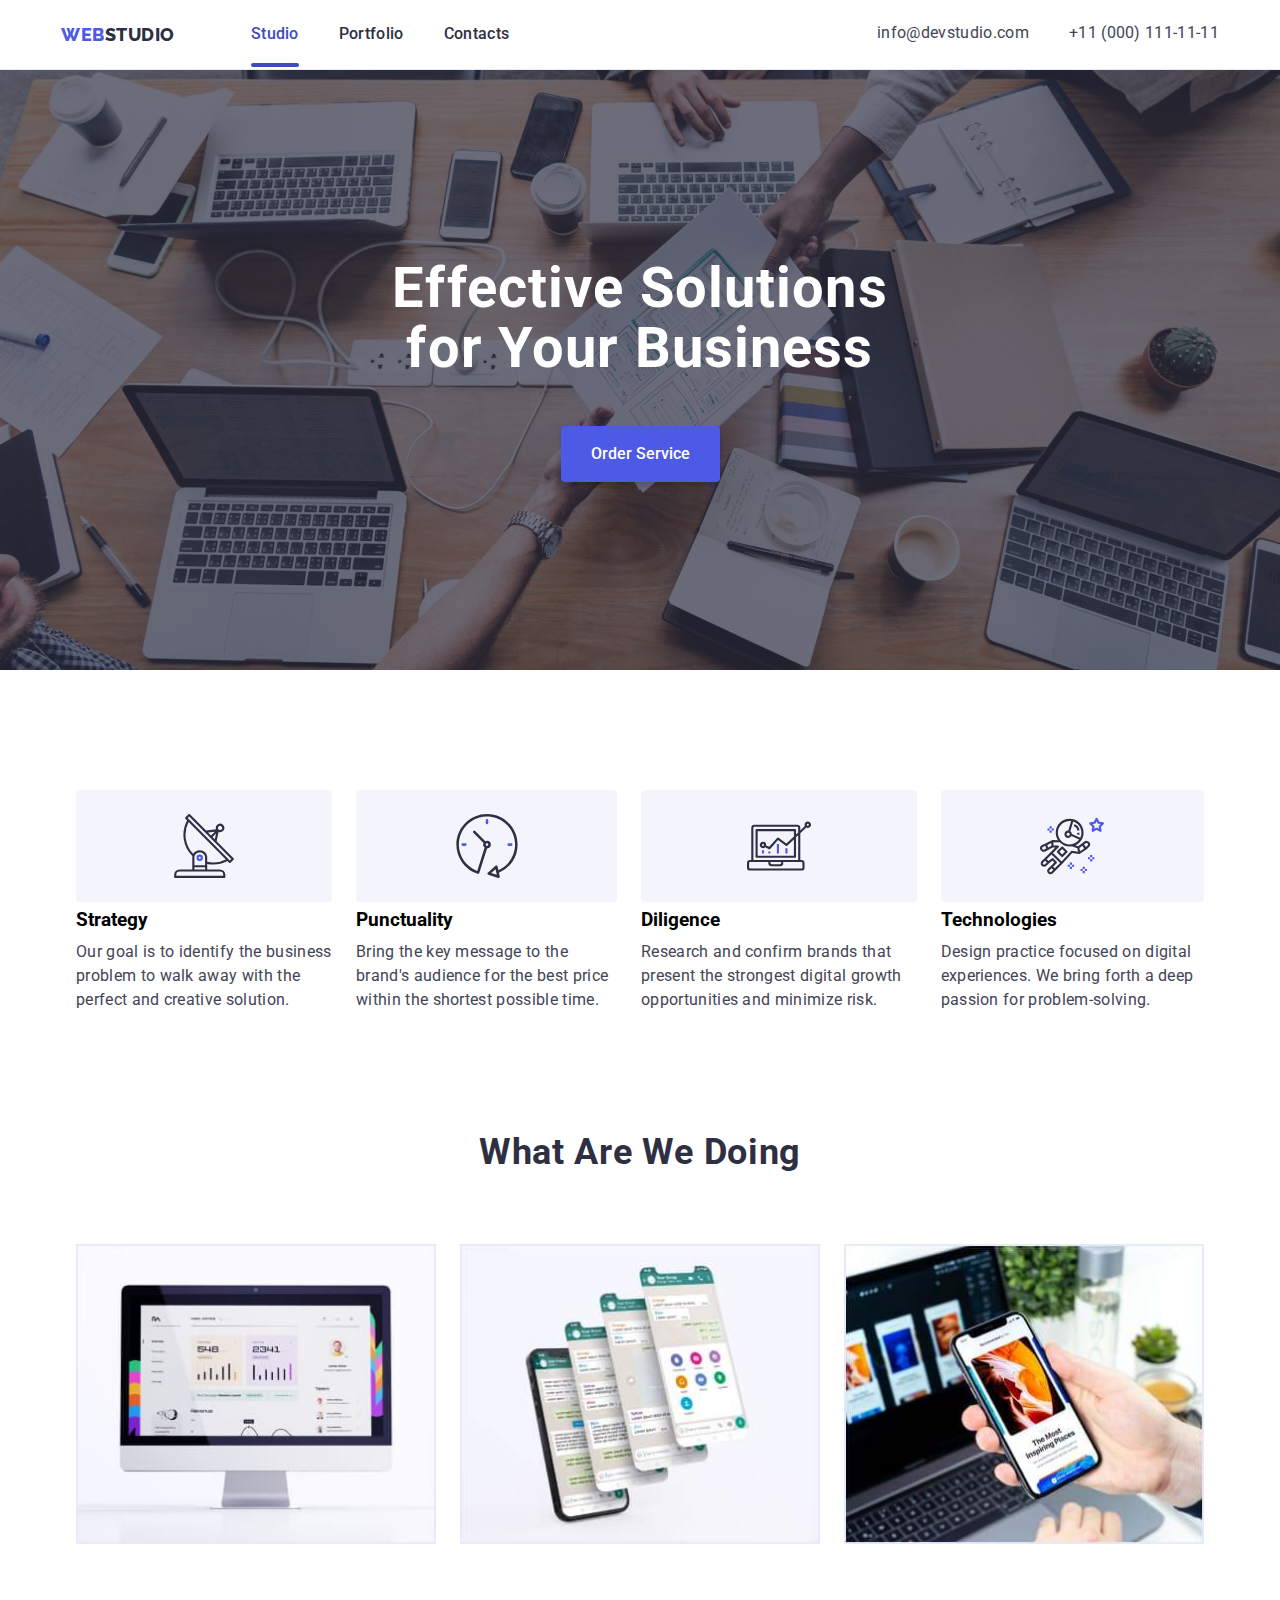
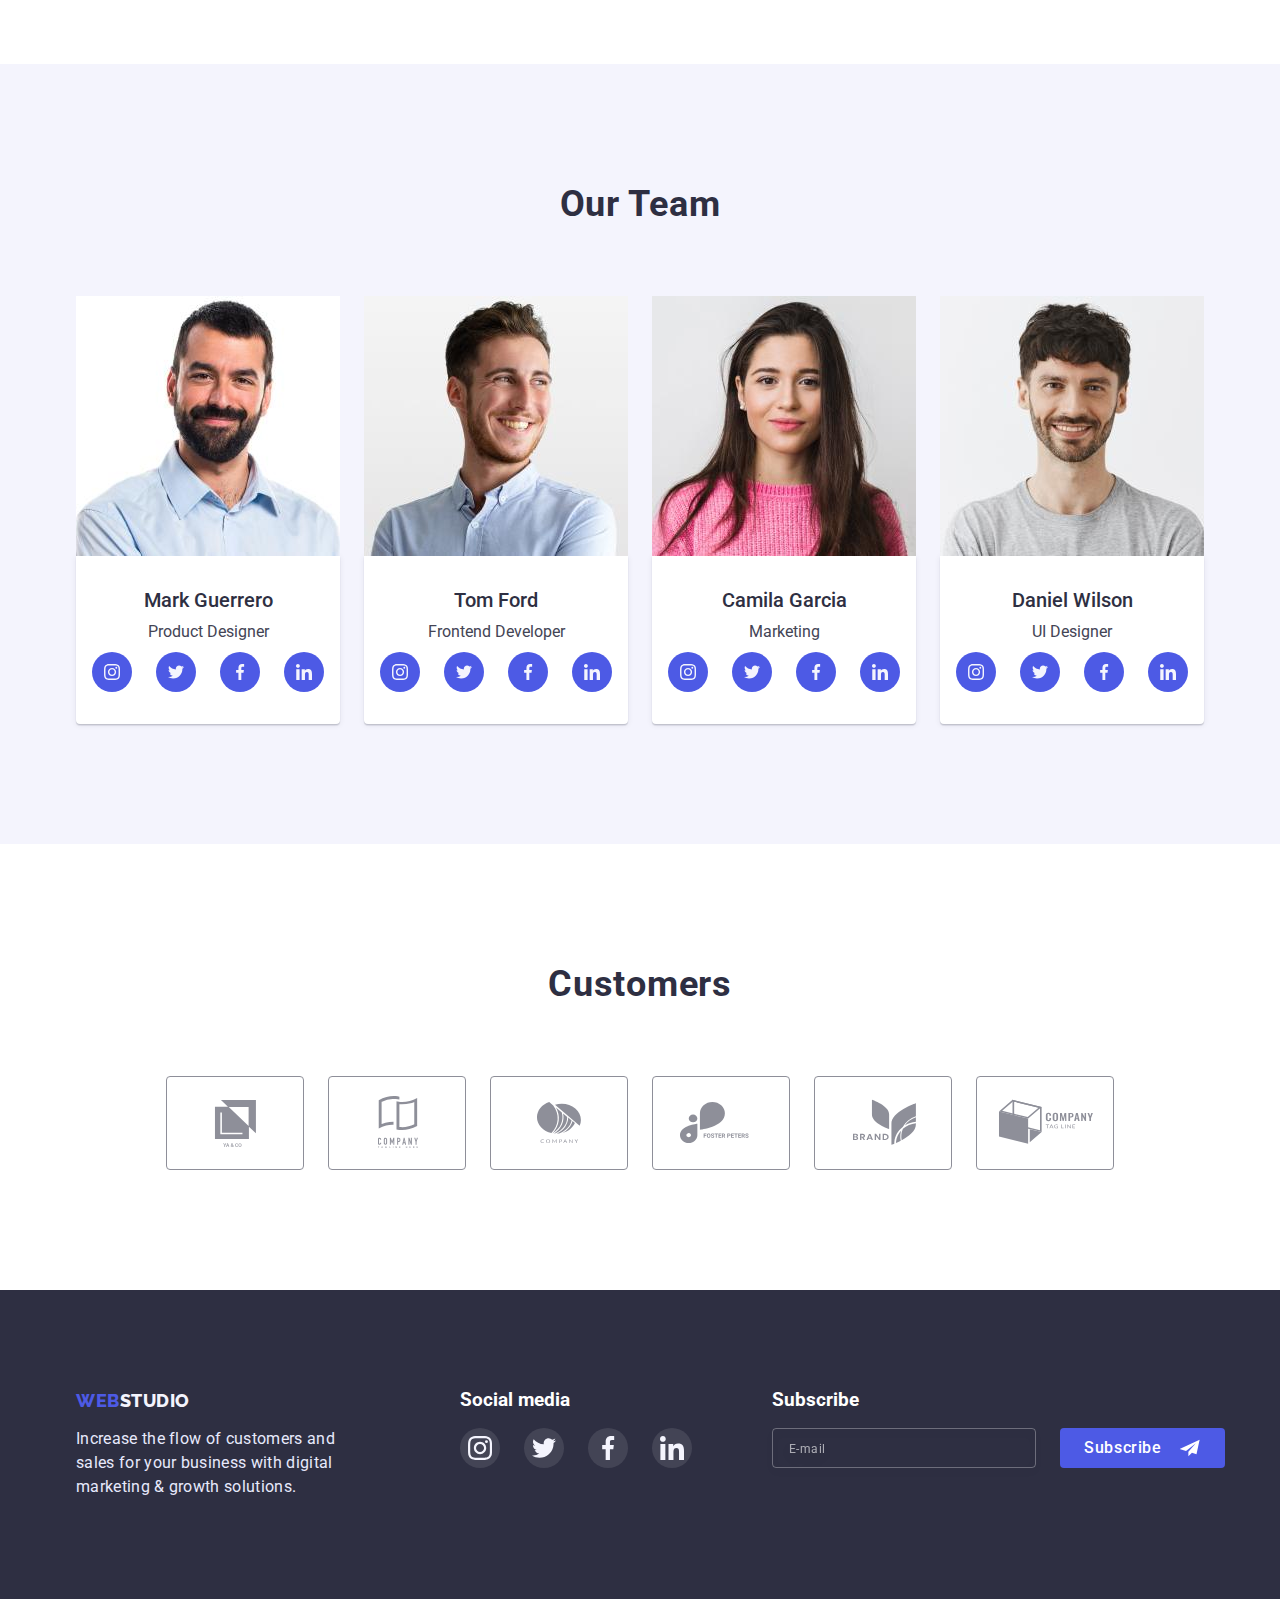
==== index.html @ 49dd55a7 "hw6" ====
<!DOCTYPE html>
<html lang="en">

<head>
  <meta charset="UTF-8" />
  <meta http-equiv="X-UA-Compatible" content="IE=edge" />
  <meta name="viewport" content="width=device-width, initial-scale=1.0" />
  <title>WebStudio</title>
  <link type="text/css" rel="preconnect" href="https://fonts.gstatic.com" crossorigin />
  <link type="text/css" rel="stylesheet" href="./css/styles.css" />
</head>

<body>
  <!--Top line-->
  <header>
    <div class="container" id="header-container">
      <!-- Main navigation -->
      <nav>
        <a class="design-logo" href="./index.html">Web<span class="desing-logo-part">Studio</span></a>
        <ul class="main-nav-buttons">
          <li><a class="links current" href="./index.html">Studio</a></li>
          <li class="portfolio">
            <a class="links" href="./portfolio.html">Portfolio</a>
          </li>
          <li><a class="links" href="./contacts.html">Contacts</a></li>
        </ul>
      </nav>
      <address>
        <ul class="contacts">
          <li class="mail">
            <a class="links" href=" mailto:info@devstudio.com">info@devstudio.com</a>
          </li>
          <li class="tel">
            <a class="links" href="tel:+110001111111">+11 (000) 111-11-11</a>
          </li>
        </ul>
      </address>
      <!-- Contacts -->

    </div>
  </header>
  <!-- Main content-->
  <!--section1-->
  <main>
    <section class="section1">
      <div class="container">
        <h1>Effective Solutions for Your Business</h1>
        <button class="order-button" data-modal-open type="button">Order Service</button>
      </div>

    </section>
    <!--section2-->
    <section id="section2">
      <div class="container">
        <h2 class="visually-hidden">Our Advantages</h2>
        <ul class="adv-list">
          <li>
            <div class="icon-item">
              <svg height="64" width="64">
                <use href="./images/icons.svg#icon-antenna-1"></use>
              </svg>
            </div>
            <h3 class="adv-headings">Strategy</h3>
            <p class="avd-inf">
              Our goal is to identify the business problem to walk away with the
              perfect and creative solution.
            </p>
          </li>
          <li>
            <div class="icon-item">
              <svg height="64" width="64">
                <use href="./images/icons.svg#icon-clock-1"></use>
              </svg>
            </div>
            <h3 class="adv-headings">Punctuality</h3>
            <p class="avd-inf">
              Bring the key message to the brand's audience for the best price
              within the shortest possible time.
            </p>
          </li>
          <li>
            <div class="icon-item">
              <svg height="64" width="64">
                <use href="./images/icons.svg#icon-diagram-1"></use>
              </svg>
            </div>
            <h3 class="adv-headings">Diligence</h3>
            <p class="avd-inf">
              Research and confirm brands that present the strongest digital
              growth opportunities and minimize risk.
            </p>
          </li>
          <li>
            <div class="icon-item">
              <svg height="64" width="64">
                <use href="./images/icons.svg#icon-astronaut-1"></use>
              </svg>
            </div>
            <h3 class="adv-headings">Technologies</h3>
            <p class="avd-inf">
              Design practice focused on digital experiences. We bring forth a
              deep passion for problem-solving.
            </p>
          </li>
        </ul>
      </div>
    </section>
    <!--Services-->
    <!--section3-->
    <section id="section3">
      <div class="container">
        <h2 class="options-title">What are we doing</h2>
        <ul class="options-list">
          <li class="options-img">
            <img src="./images/scrn.jpg" alt="apps" width="360" />
          </li>
          <li class="options-img">
            <img src="./images/phone.jpg" alt="websites" width="360" />
          </li>
          <li class="options-img">
            <img src="./images/phonescrn.jpg" alt="social media" width="360" />
          </li>
        </ul>
      </div>
    </section>
    <!--Our team-->
    <!--section4-->
    <section id="team-members-section">
      <div class="container">
        <h2>Our Team</h2>
        <ul class="team-members-list">
          <li>
            <img src="./images/teammemb2.jpg" alt="Mark Guerrero" width="264" />
            <div class="member">
              <h3 class="member-name">Mark Guerrero</h3>
              <p class="member-job">Product Designer</p>
              <ul class="social-links">
                <li><a class="social-link-item" href="#">
                    <svg width="16" height="16">
                      <use href="./images/icons.svg#icon-instagram-2">
                      </use>
                    </svg>
                  </a></li>
                <li><a class="social-link-item" href="#"><svg width="16" height="16">
                      <use href="./images/icons.svg#icon-twitter-1">
                      </use>
                    </svg></a></li>
                <li><a class="social-link-item" href="#"><svg width="16" height="16">
                      <use href="./images/icons.svg#icon-facebook-1">
                      </use>
                    </svg></a></li>
                <li><a class="social-link-item" href="#"><svg width="16" height="16">
                      <use href="./images/icons.svg#icon-linkedin-1">
                      </use>
                    </svg></a></li>
              </ul>
            </div>
          </li>
          <li>
            <img src="./images/teammemb1.jpg" alt="Tom Ford" width="264" />
            <div class="member">
              <h3 class="member-name">Tom Ford</h3>
              <p class="member-job">Frontend Developer</p>
              <ul class="social-links">
                <li><a class="social-link-item" href="#">
                    <svg width="16" height="16">
                      <use href="./images/icons.svg#icon-instagram-2">
                      </use>
                    </svg>
                  </a></li>
                <li><a class="social-link-item" href="#"><svg width="16" height="16">
                      <use href="./images/icons.svg#icon-twitter-1">
                      </use>
                    </svg></a></li>
                <li><a class="social-link-item" href="#"><svg width="16" height="16">
                      <use href="./images/icons.svg#icon-facebook-1">
                      </use>
                    </svg></a></li>
                <li><a class="social-link-item" href="#"><svg width="16" height="16">
                      <use href="./images/icons.svg#icon-linkedin-1">
                      </use>
                    </svg></a></li>
              </ul>
            </div>
          </li>
          <li>
            <img src="./images/teammemb.jpg" alt="Camila Garcia" width="264" />
            <div class="member">

              <h3 class="member-name">Camila Garcia</h3>
              <p class="member-job">Marketing</p>
              <ul class="social-links">
                <li><a class="social-link-item" href="#">
                    <svg width="16" height="16">
                      <use href="./images/icons.svg#icon-instagram-2">
                      </use>
                    </svg>
                  </a></li>
                <li><a class="social-link-item" href="#"><svg width="16" height="16">
                      <use href="./images/icons.svg#icon-twitter-1">
                      </use>
                    </svg></a></li>
                <li><a class="social-link-item" href="#"><svg width="16" height="16">
                      <use href="./images/icons.svg#icon-facebook-1">
                      </use>
                    </svg></a></li>
                <li><a class="social-link-item" href="#"><svg width="16" height="16">
                      <use href="./images/icons.svg#icon-linkedin-1">
                      </use>
                    </svg></a></li>
              </ul>
            </div>
          </li>
          <li>
            <img src="./images/teammeb3.jpg" alt="Daniel Wilson" width="264" />
            <div class="member">

              <h3 class="member-name">Daniel Wilson</h3>
              <p class="member-job">UI Designer</p>
              <ul class="social-links">
                <li><a class="social-link-item" href="#">
                    <svg width="16" height="16">
                      <use href="./images/icons.svg#icon-instagram-2">
                      </use>
                    </svg>
                  </a></li>
                <li><a class="social-link-item" href="#"><svg width="16" height="16">
                      <use href="./images/icons.svg#icon-twitter-1">
                      </use>
                    </svg></a></li>
                <li><a class="social-link-item" href="#"><svg width="16" height="16">
                      <use href="./images/icons.svg#icon-facebook-1">
                      </use>
                    </svg></a></li>
                <li><a class="social-link-item" href="#"><svg width="16" height="16">
                      <use href="./images/icons.svg#icon-linkedin-1">
                      </use>
                    </svg></a></li>
              </ul>
            </div>
          </li>
        </ul>
      </div>
    </section>
    <!--section5-->
    <section id="section5">
      <div class="container">
        <h2>Customers</h2>
        <ul class="customers-list">
          <li class="customer-item">
            <a class="customer-link" href="#"><svg class="customer-icon" height="56" width="104">
                <use href="./images/icons.svg#icon-Logo"></use>
              </svg></a>
          </li>
          <li class="customer-item">
            <a class="customer-link" href="#"><svg class="customer-icon" height="56" width="104">
                <use href="./images/icons.svg#icon-Logo-1"></use>
              </svg></a>
          </li>
          <li class="customer-item">
            <a class="customer-link" href="#"><svg class="customer-icon" height="56" width="104">
                <use href="./images/icons.svg#icon-Logo-2"></use>
              </svg></a>
          </li>
          <li class="customer-item">
            <a class="customer-link" href="#"><svg class="customer-icon" height="56" width="104">
                <use href="./images/icons.svg#icon-Logo-3"></use>
              </svg></a>
          </li>
          <li class="customer-item">
            <a class="customer-link" href="#"><svg class="customer-icon" height="56" width="104">
                <use href="./images/icons.svg#icon-Logo-4"></use>
              </svg></a>
          </li>
          <li class="customer-item">
            <a class="customer-link" href="#"><svg class="customer-icon" height="56" width="104">
                <use href="./images/icons.svg#icon-Logo-5"></use>
              </svg></a>
          </li>

        </ul>
      </div>
    </section>
  </main>
  <!--Footer-->
  <footer>
    <div class="container">
      <div class="footer-info">
        <a class="design-logo" href="./index.html">Web<span class="desing-logo-part2">Studio</span></a>
        <p class="footer-goal">
          Increase the flow of customers and sales for your business with digital
          marketing & growth solutions.
        </p>
      </div>
      <div class="footer-social-links">
        <h3 class="social-title">Social media</h3>
        <ul class="social-links">
          <li><a class="social-link-item" href="#">
              <svg width="24" height="24">
                <use href="./images/icons.svg#icon-instagram-2">
                </use>
              </svg>
            </a></li>
          <li><a class="social-link-item" href="#"><svg width="24" height="24">
                <use href="./images/icons.svg#icon-twitter-1">
                </use>
              </svg></a></li>
          <li><a class="social-link-item" href="#"><svg width="24" height="24">
                <use href="./images/icons.svg#icon-facebook-1">
                </use>
              </svg></a></li>
          <li><a class="social-link-item" href="#"><svg width="24" height="24">
                <use href="./images/icons.svg#icon-linkedin-1">
                </use>
              </svg></a></li>
        </ul>
      </div>

      <div class="subscribe-footer-container">
        <h3 class="footer-subscribe-title">Subscribe</h3>
        <form class="footer-form">
          <label class="footer-form-label" for="e-mail">
            <input class="footer-form-input" type="email" name="email" required placeholder="E-mail">
          </label>
          <button class="subscribe-button" type="submit">Subscribe
            <svg id="footer-form-input-icon" width="24" height="20">
              <use href="./images/subscribeicons.svg#telegram"></use>
            </svg> </button>
      </div>
      </form>
    </div>
  </footer>
  <!--Modal-->
  <div class="backdrop is-hidden" data-modal>

    <div class="modal">
      <button class="close-button" data-modal-close type="button"><svg width="8" height="8">
          <use href="./images/socialicons.svg#close-black-18dp-2-1">
          </use>
        </svg></button>
      <!--Modal content-->
      <div class="modal-content">
        <h4 class="modal-title">Leave your contacts and we will call you back</h4>
        <form class="modal-form">
          <label class="form-field" for="name">Name
            <div class="input-container">
              <input class="modal-form-input" type="text" id="name" name="name" required pattern="[a-zA-Zа-яА-Я]+"
                minlength="2">
              <svg class="modal-form-input-icon" width="12" height="12">
                <use href="./images/subscribeicons.svg#name"></use>
              </svg>
            </div>
          </label>
          <label class="form-field" for="phone">Phone
            <div class="input-container">
              <input class="modal-form-input" type="text" id="phone" name="phone" required
                pattern="[0-9]{3}-[0-9]{3}-[0-9]{2}-[0-9]{2}" title="xxx-xxx-xx-xx">
              <svg class="modal-form-input-icon" width="13" height="13">
                <use href="./images/subscribeicons.svg#phone"></use>
              </svg>
            </div>
          </label>
          <label class="form-field" for="email">Email
            <div class="input-container">
              <input class="modal-form-input" type="email" id="email" name="email">
              <svg class="modal-form-input-icon" width="15" height="12">
                <use href="./images/subscribeicons.svg#message"></use>
              </svg>
            </div>
          </label>
          <div class="input-container">
            <label class="form-field textarea-field" for="comment">Comment
              <textarea class="modal-message" id="comment" name="comment" placeholder="Text input"></textarea></label>

          </div>

          <label for="user-policy" class="modal-form-check-description">
            <input id="user-policy" type="checkbox" name="user-policy" class="modal-check visually-hidden" required />
            <span class="checkmark">
              <svg class="modal-checkbox-icon" width="10" height="8">
                <use href="./images/accept.svg#accept"></use>
              </svg>
            </span>
            I accept the terms and conditions of the &nbsp;<a class="form-check-description-link" href="">Privacy
              Policy</a>
          </label>

          <button class="submit-button">Send</button>

        </form>
      </div>
    </div>

  </div>
  <script src="./js/modal.js"></script>
</body>

</html>
---- css/styles.css ----
@import url("https://fonts.googleapis.com/css2?family=Roboto:wght@400;500;700&display=swap");
@import url("https://fonts.googleapis.com/css2?family=Raleway:wght@800&display=swap");
@import url("https://cdnjs.cloudflare.com/ajax/libs/modern-normalize/1.1.0/modern-normalize.min.css");
* {
  box-sizing: border-box;
}
:root {
  --primary-brand: #4d5ae5;
  --dark: #2e2f42;
  --light: #f4f4fd;
  --light-state: #8e8f99;
  --text: #434455;
  --accent: #e7e9fc;
  --pressed-state: #404bbf;
  --subtle-text: #8e8f99;
  --success: #31d0aa;
  --modal-background: #fcfcfc;
  --privacy-policy: #757575;
  --transition-dur-and-func: 250ms cubic-bezier(0.4, 0, 0.2, 1);
}
body {
  background-color: white;
  margin: 0;
  font-family: "Roboto";
}
ul {
  margin: 0;
  padding: 0;
}
img {
  display: block;
  max-width: 100%;
  height: auto;
}
p,
h1,
h2,
h3,
h4,
h5,
h6 {
  margin: 0;
}
/*header*/
.container {
  width: 100%;
  max-width: 1158px;
  padding: 0 15px;
  margin: 0 auto;
}
#header-container {
  display: flex;
  justify-content: space-between;
  padding: 24px 0;
}
header {
  width: 100%;
  display: flex;
  align-items: center;

  border-bottom: 1px solid var(--accent);
}

/*navigation*/

nav {
  display: flex;
  align-items: center;
  justify-content: space-around;
}
.design-logo {
  font-family: "Raleway";
  margin-right: 76px;
  text-transform: uppercase;
  text-decoration: none;
  font-weight: 800;
  font-size: 18px;
  line-height: 21px;
  display: flex;
  align-items: center;
  letter-spacing: 0.03em;
  color: var(--primary-brand);
}

.desing-logo-part {
  text-decoration: none;
  display: flex;
  align-items: center;
  color: var(--dark);
}
.desing-logo-part2 {
  text-decoration: none;
  display: flex;
  align-items: center;
  color: var(--light);
}
.main-nav-buttons {
  display: flex;
  font-family: "Roboto";
  font-weight: 500;
  font-size: 16px;
  letter-spacing: 0.02em;
  list-style-type: none;
  cursor: pointer;
  flex-grow: 1;
  gap: 40px;
}

.main-nav-buttons .links {
  color: var(--dark);
}
.main-nav-buttons .links:active {
  color: var(--pressed-state);
  text-decoration: underline var(--pressed-state);
}

.links {
  position: relative;
  text-decoration-line: none;
  padding: 24px 0;
  transition: color var(--transition-dur-and-func);
}
.links.current {
  color: var(--pressed-state);
}
.links.current::after {
  display: block;
  position: absolute;
  width: 100%;
  height: 4px;
  background: currentColor;
  border-radius: 2px;
  bottom: 0;

  content: "";
}
.links:hover,
.links:focus {
  color: var(--pressed-state);
}
/*contacts*/
.contacts {
  font-size: 16px;
  letter-spacing: 0.02em;
  align-items: center;
  display: flex;
  list-style-type: none;
}

.contacts .mail {
  margin-right: 40px;
}
.contacts a {
  font-style: normal;
  color: var(--text);
}
.contacts a:active {
  color: var(--pressed-state);
}
/*section*/
.section1 {
  display: flex;
  padding: 188px 0;
  align-items: center;
  justify-content: center;
  flex-direction: column;
  background-repeat: no-repeat;
  background-image: linear-gradient(
      0deg,
      rgba(46, 47, 66, 0.7),
      rgba(46, 47, 66, 0.7)
    ),
    url(../images/peopleoffice.jpg);
  background-position: center;
  background-size: 1440px, auto;
}
h1 {
  font-weight: 700;
  font-size: 56px;
  line-height: 60px;
  text-align: center;
  letter-spacing: 0.02em;
  color: white;
  margin: 0 auto 48px auto;
  width: 496px;
}
.order-button {
  width: 159px;
  height: 56px;
  font-family: "Roboto";
  margin: auto;
  font-weight: 500;
  font-size: 16px;
  display: flex;
  background-color: var(--primary-brand);
  box-shadow: 0px 4px 4px rgba(0, 0, 0, 0.15);
  cursor: pointer;
  border-radius: 4px;
  align-items: center;
  justify-content: center;
  color: white;
  padding: 0;
  border: 0;
  transition: background-color var(--transition-dur-and-func);
}
.order-button:hover,
.order-button:focus {
  background-color: var(--pressed-state);
}
.visually-hidden {
  position: absolute;
  width: 1px;
  height: 1px;
  margin: -1px;
  border: 0;
  padding: 0;
  white-space: nowrap;
  clip-path: inset(100%);
  clip: rect(0 0 0 0);
  overflow: hidden;
}
/*section2*/
#section2 {
  padding: 120px 0;
}
.adv-list {
  display: flex;
  list-style-type: none;
  justify-content: center;
  gap: 24px;
}
.icon-item {
  width: 100%;
  height: 112px;
  border: 1px solid var(--light);
  background-color: var(--light);
  border-radius: 4px;
  display: flex;
  justify-content: center;
  align-items: center;
  margin-bottom: 8px;
}
h2 {
  font-weight: 700;
  font-size: 36px;
  line-height: 40px;
  text-align: center;
  letter-spacing: 0.02em;
  text-transform: capitalize;
  color: var(--dark);
}
.adv-headings {
  margin-bottom: 8px;
}
.avd-inf {
  font-size: 16px;
  line-height: 24px;
  letter-spacing: 0.02em;
  color: var(--text);
  padding: 0px;
  justify-content: ;
}

/*Services*/
/*section3*/
#section3 {
  padding-bottom: 120px;
}
h2 {
  text-transform: capitalize;
  text-align: center;
  margin-bottom: 72px;
}
.options-list {
  justify-content: center;
  gap: 24px;
  list-style-type: none;
  display: flex;
}
.options-img {
  box-sizing: border-box;
  background-blend-mode: soft-light, normal;
  border: 1px solid var(--accent);
}
/*Our team*/
/*section4*/
#team-members-section {
  padding: 120px 0;
  background-color: var(--light);
}
.team-members-list {
  justify-content: center;
  gap: 24px;
  list-style-type: none;
  display: flex;
  flex-wrap: wrap;
}
.member {
  padding: 32px 0;
  text-align: center;
  background: white;
  box-shadow: 0px 1px 6px rgba(46, 47, 66, 0.08),
    0px 1px 1px rgba(46, 47, 66, 0.16), 0px 2px 1px rgba(46, 47, 66, 0.08);
  border-radius: 0px 0px 4px 4px;
}
.member-name {
  font-weight: 500;
  font-size: 20px;
  line-height: 24px;
  color: var(--dark);
  margin-bottom: 8px;
}
.member-job {
  font-size: 16px;
  line-height: 24px;
  color: var(--text);
  margin-bottom: 8px;
}
.social-links {
  justify-content: center;
  gap: 24px;
  list-style-type: none;
  display: flex;
}
.social-link-item {
  display: flex;
  justify-content: center;
  align-items: center;
  background-color: var(--primary-brand);
  width: 40px;
  height: 40px;
  border-radius: 50%;
  transition: background-color var(--transition-dur-and-func);
}
.social-link-item:hover,
.social-link-item:focus {
  background-color: var(--pressed-state);
}
/*section5*/
#section5 {
  padding: 120px 0;
}
.customers-list {
  justify-content: center;
  gap: 24px;
  list-style-type: none;
  display: flex;
}
.customer-item {
  display: flex;

  justify-content: center;
  align-items: center;
  cursor: pointer;
}
.customer-link:hover,
.customer-link:focus {
  color: var(--pressed-state);
}
.customer-link {
  padding: 16px;
  fill: currentColor;
  color: var(--subtle-text);
  border: 1px solid currentColor;
  border-radius: 4px;
  transition-property: fill, color;
  transition-duration: 250ms;
  transition-timing-function: cubic-bezier(0.4, 0, 0.2, 1);
}
/*footer*/
footer {
  padding: 100px 0;
  background: var(--dark);
  align-items: center;
  display: flex;
}
.footer-goal {
  width: 264px;
  font-size: 16px;
  line-height: 24px;
  letter-spacing: 0.02em;
  color: var(--accent);
  margin-top: 16px;
}
footer .container {
  display: flex;
}
.social-title {
  color: white;
  margin-bottom: 16px;
}
footer .social-link-item {
  transition-property: background-color;
  transition-duration: 250ms;
  transition-timing-function: cubic-bezier(0.4, 0, 0.2, 1);
  background-color: rgba(255, 255, 255, 0.1);
}
footer .social-link-item:hover,
footer .social-link-item:focus {
  background-color: var(--success);
}
.footer-info {
  margin-right: 120px;
}
.footer-social-links {
  margin-right: 80px;
}
.footer-subscribe-title {
  margin-bottom: 16px;
  color: white;
  width: 100%;
}
.footer-form {
  display: flex;
  gap: 24px;
}
.footer-form-input {
  width: 100%;
  font-size: 14px;
  line-height: 1.57;
  letter-spacing: 0.02em;
  min-width: 264px;
  height: 40px;
  padding-left: 16px;
  color: #ffffff;
  border: 1px solid rgba(255, 255, 255, 0.3);
  border-radius: 4px;
  filter: drop-shadow(0px 4px 4px rgba(0, 0, 0, 0.15));
  background-color: transparent;
  transition: border-color var(--transition-dur-and-func);
}
.footer-form-input:focus {
  outline: none;
  border-color: white;
}
.footer-form-input::placeholder {
  font-size: 12px;
  line-height: 2;
  letter-spacing: 0.04em;
  color: rgba(255, 255, 255, 0.6);
}
.footer-form-input:not(:placeholder-shown):required:invalid {
  border-color: red;
}
.subscribe-button {
  width: 165px;
  height: 40px;
  display: flex;
  align-items: center;
  gap: 16px;
  padding: 8px 24px;
  font-family: "Roboto", sans-serif;
  font-weight: 500;
  font-size: 16px;
  line-height: 1.5;
  letter-spacing: 0.04em;
  background: var(--primary-brand);
  border: none;
  border-radius: 4px;
  color: white;
  transition: background-color var(--transition-dur-and-func);
  cursor: pointer;
  fill: white;
}
.subscribe-button:focus,
.subscribe-button:hover {
  background-color: var(--accent);
}

/*PORTFOLIO*/
#main-section {
  padding: 120px 0;
}
.panel-buttons {
  list-style-type: none;
  justify-content: center;
  display: flex;
  flex-direction: row;
  align-items: flex-start;
  padding: 0px;
  gap: 24px;
  margin-bottom: 72px;
}
.optins-button {
  padding: 12px 24px;
  height: 48px;
  background: var(--light);
  border: 1px solid var(--accent);
  border-radius: 4px;
  /*text button*/
  font-family: "Roboto";

  font-weight: 500;
  font-size: 16px;
  line-height: 24px;
  display: flex;
  align-items: center;
  text-align: center;
  letter-spacing: 0.04em;
  color: var(--primary-brand);
  cursor: pointer;
  transition-property: background-color, color, box-shadow;
  transition-duration: 250ms;
  transition-timing-function: cubic-bezier(0.4, 0, 0.2, 1);
}
.optins-button:hover,
.optins-button:focus {
  background-color: var(--pressed-state);
  color: white;
  box-shadow: 0px 4px 4px rgba(0, 0, 0, 0.15);
}

.work-examples {
  justify-content: center;
  row-gap: 48px;
  column-gap: 24px;
  list-style-type: none;
  display: flex;
  flex-wrap: wrap;
}
.work-item {
  flex-basis: calc((100% - 52px) / 3);
  background: white;
}
.work-item a {
  cursor: pointer;
  transition: box-shadow var(--transition-dur-and-func);
}
.work-item a:hover,
.work-item a:focus {
  box-shadow: 0px 1px 6px rgba(46, 47, 66, 0.08),
    0px 1px 1px rgba(46, 47, 66, 0.16), 0px 2px 1px rgba(46, 47, 66, 0.08);
}
.work-item-title {
  font-weight: 500;
  font-size: 20px;
  line-height: 24px;
  letter-spacing: 0.02em;
  color: var(--dark);
  margin-bottom: 8px;
}
.work-item-sphere {
  font-size: 16px;
  line-height: 24px;
  letter-spacing: 0.02em;
  color: var(--text);
}
.work-description {
  padding: 32px 0 32px 16px;
  border: 1px solid var(--accent);
  border-width: 0 1px 1px 1px;
}
.product-description {
  position: relative;
  overflow: hidden;
}
.overlay {
  position: absolute;
  background-color: var(--primary-brand);
  width: 100%;
  height: 100%;
  top: 0;
  left: 0;
  padding: 40px 32px;
  font-size: 16px;
  line-height: 24px;
  letter-spacing: 0.02em;
  color: var(--light);
  transform: translateY(100%);
  opacity: 0;
  transition-property: transform, opacity;
  transition-duration: 250ms;
  transition-timing-function: cubic-bezier(0.4, 0, 0.2, 1);
}
.work-item a:hover .overlay,
.work-item a:focus .overlay {
  transform: translateY(0%);
  opacity: 1;
}
/*Modal*/
.backdrop {
  position: fixed;
  display: flex;
  justify-content: center;
  align-items: center;
  padding: 20px 0;
  top: 0;
  left: 0;
  height: 100%;
  width: 100%;
  background-color: rgba(46, 47, 66, 0.4);
  opacity: 1;
  transition-property: opacity;
  transition-duration: 250ms;
  transition-timing-function: cubic-bezier(0.4, 0, 0.2, 1);
}
.backdrop.is-hidden {
  opacity: 0;
  visibility: hidden;
  pointer-events: none;
}
.modal {
  padding: 72px 24px 24px 24px;
  position: relative;
  width: 100%;
  height: 100%;
  max-width: 408px;
  max-height: 576px;
  background-color: var(--modal-background);
  box-shadow: 0px 1px 1px rgba(0, 0, 0, 0.14), 0px 1px 3px rgba(0, 0, 0, 0.12),
    0px 2px 1px rgba(0, 0, 0, 0.2);
  border-radius: 4px;
}

.close-button {
  display: flex;
  justify-content: center;
  align-items: center;
  padding: 0;
  position: absolute;
  top: 24px;
  right: 24px;
  width: 24px;
  height: 24px;
  background-color: var(--accent);
  color: #000;
  border: 1px solid rgba(0, 0, 0, 0.1);
  border-radius: 50%;
  margin: 0;
  transition-property: color, background-color;
  transition-duration: 250ms;
  transition-timing-function: cubic-bezier(0.4, 0, 0.2, 1);
  cursor: pointer;
}
.close-button:hover,
.close-button:focus {
  background-color: var(--pressed-state);
  color: white;
}
.close-button:hover svg,
.close-button:focus svg {
  fill: white;
}
/*--------------Modal Content-----------------------------*/

.modal-title {
  font-weight: 500;
  font-size: 16px;
  line-height: 1.5;
  letter-spacing: 0.02em;
  text-align: center;
  margin-bottom: 16px;
  color: var(--dark);
}
.modal-form {
  display: flex;
  flex-direction: column;
  font-weight: 400;
  font-size: 12px;
  line-height: 1.17;
  letter-spacing: 0.04em;
}
.form-field {
  margin-bottom: 8px;
  color: var(--light-state);
}
.input-container {
  position: relative;
  justify-content: center;
  align-items: center;
  margin-top: 4px;
}
.modal-form-input {
  width: 100%;
  height: 40px;
  padding-left: 38px;
  border: 1px solid rgba(33, 33, 33, 0.2);
  border-radius: 4px;
  transition: border-color var(--transition-dur-and-func);
}
.modal-form-input:focus {
  outline: none;
  border-color: var(--primary-brand);
}
.modal-form-input-icon {
  position: absolute;
  top: 50%;
  left: 16px;
  transform: translate(0, -50%);
  transition: fill var(--transition-dur-and-func);
}
.modal-form-input:focus + .modal-form-input-icon {
  fill: var(--primary-brand);
}
.modal-message {
  margin-top: 4px;
  resize: none;
  width: 100%;
  height: 120px;
  padding: 8px 16px;
  border: 1px solid rgba(33, 33, 33, 0.2);
  border-radius: 4px;
  transition: border-color var(--transition-dur-and-func);
}
.modal-message::placeholder {
  font-family: "Roboto";
  line-height: 1.17;
  letter-spacing: 0.04em;
  color: rgba(117, 117, 117, 0.5);
}
.modal-message:focus {
  outline: none;
  border-color: var(--primary-brand);
}
.modal-check:checked + .modal-form-check-description::before {
  background-image: url(../images/submit.svg);
  background-position: center;
  background-color: var(--accent);
  border-color: var(--accent);
}

.modal-check:focus + .modal-form-check-description::before {
  border-color: var(--primary-brand);
}

.modal-form-check-description {
  display: flex;
  align-items: center;
  margin-bottom: 24px;
  color: var(--privacy-policy);
  margin-top: 16px;
}

/* .modal-form-check-description::before {
  display: block;
  width: 16px;
  height: 16px;
  margin-right: 8px;
  border: 1.25px solid #2e2f42;
  border-radius: 2px;
  cursor: pointer;
  content: "";
} */

.form-check-description-link {
  color: #4d5ae5;
}

.form-check-description-link:focus {
  outline: 1px solid var(--primary-brand);
}

.submit-button {
  align-self: center;
  min-width: 169px;
  padding: 13px 32px;
  font-family: "Roboto", sans-serif;
  font-weight: 500;
  font-size: 16px;
  line-height: 1.5;
  letter-spacing: 0.04em;
  box-shadow: 0px 4px 4px rgba(0, 0, 0, 0.15);
  border: none;
  border-radius: 4px;
  color: white;
  background-color: var(--primary-brand);
  transition: background-color var(--transition-dur-and-func);
}
.submit-button:hover,
.submit-button:focus {
  background-color: var(--accent);
}
.checkmark {
  margin-right: 8px;
  display: flex;
  align-items: center;
  justify-content: center;
  height: 16px;
  width: 16px;
  border: 1px solid var(--dark);
  border-radius: 2px;
  cursor: pointer;
}
.modal-form-check-description:hover input ~ .checkmark {
  background-color: #ccc;
}
.modal-form-check-description input:checked ~ .checkmark {
  background-color: var(--pressed-state);
  border-color: var(--pressed-state);
}
.modal-checkbox-icon {
  fill: white;
  opacity: 0;
  transition: opacity var(--transition-dur-and-func);
}
.modal-form-check-description input:checked ~ .checkmark .modal-checkbox-icon {
  opacity: 1;
}
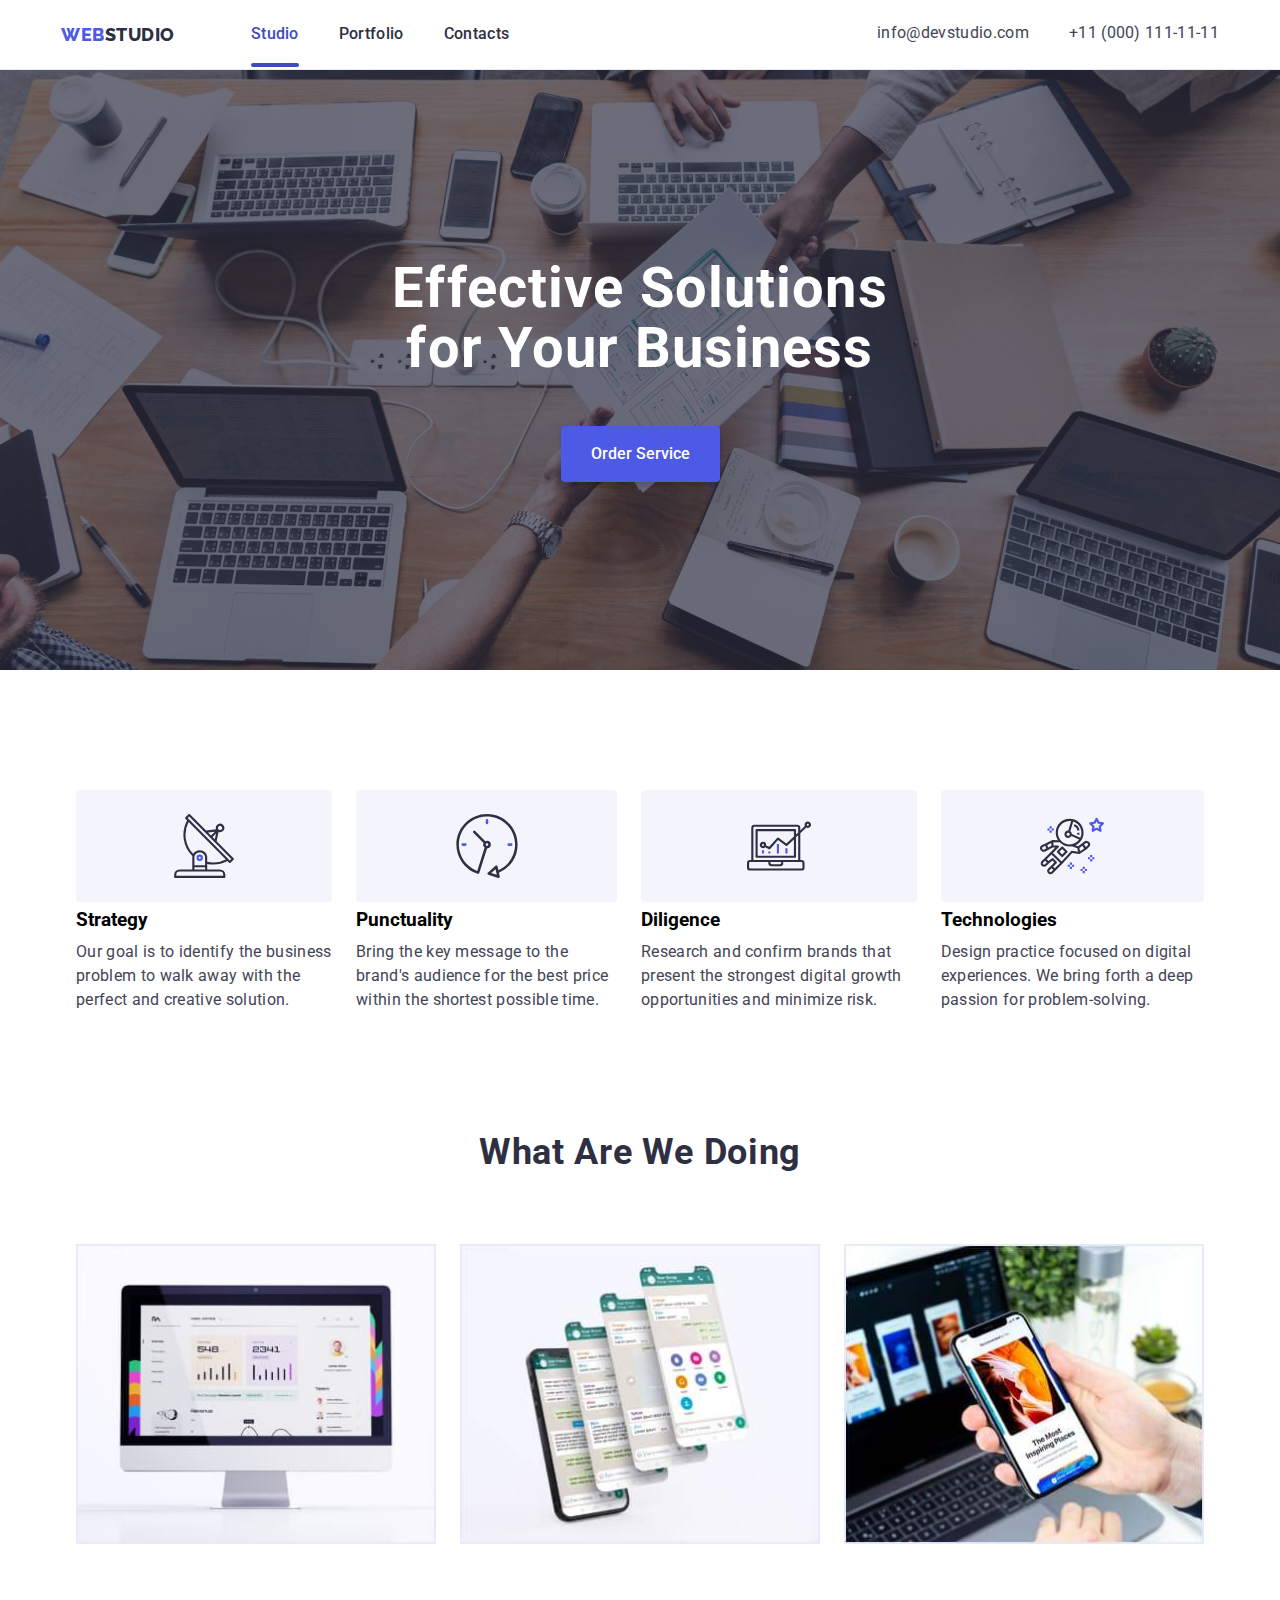
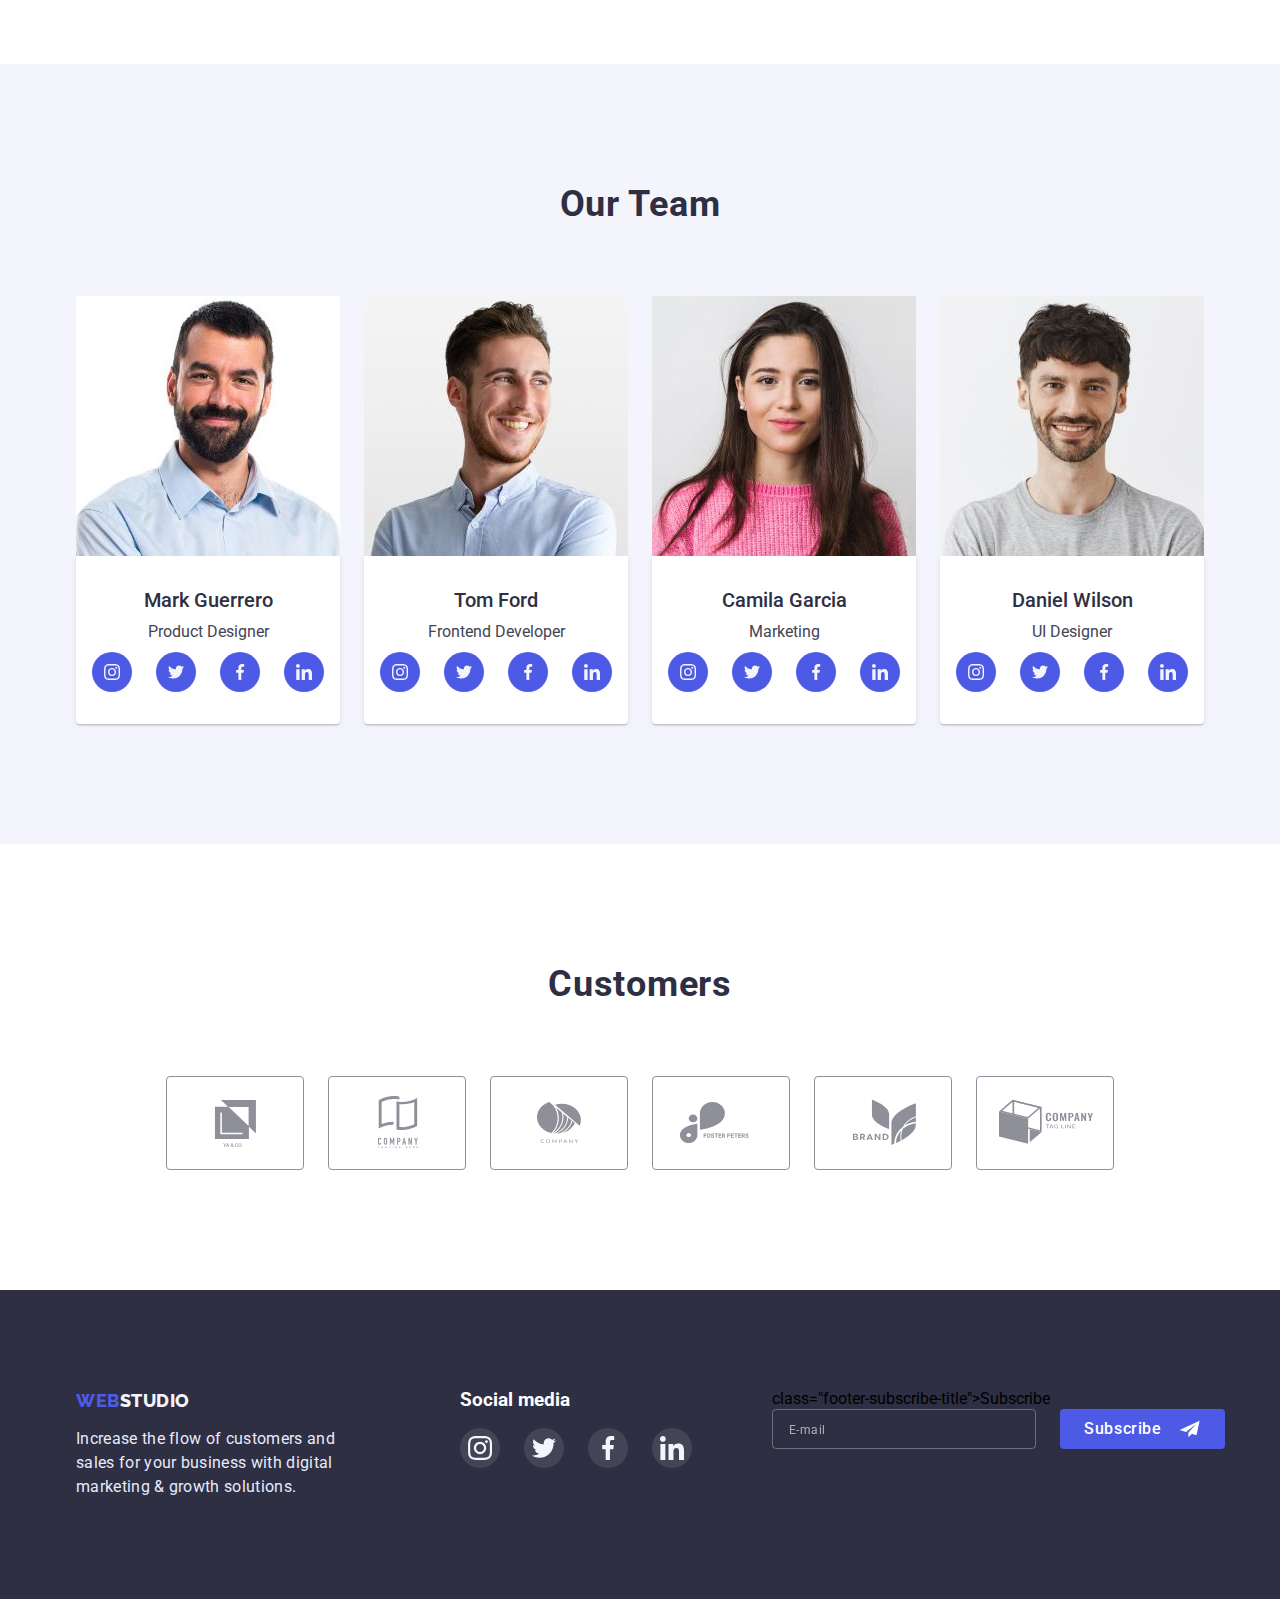
==== commit 23e771a0: "changes" ====
--- a/index.html
+++ b/index.html
@@ -317,7 +317,7 @@
       </div>
 
       <div class="subscribe-footer-container">
-        <h3 class="footer-subscribe-title">Subscribe</h3>
+        <p>class="footer-subscribe-title">Subscribe</p>
         <form class="footer-form">
           <label class="footer-form-label" for="e-mail">
             <input class="footer-form-input" type="email" name="email" required placeholder="E-mail">
@@ -340,34 +340,35 @@
         </svg></button>
       <!--Modal content-->
       <div class="modal-content">
-        <h4 class="modal-title">Leave your contacts and we will call you back</h4>
+        <p class="modal-title">Leave your contacts and we will call you back</p>
         <form class="modal-form">
-          <label class="form-field" for="name">Name
-            <div class="input-container">
+          <div class="input-container">
+            <label class="form-field" for="name">Name
               <input class="modal-form-input" type="text" id="name" name="name" required pattern="[a-zA-Zа-яА-Я]+"
                 minlength="2">
               <svg class="modal-form-input-icon" width="12" height="12">
                 <use href="./images/subscribeicons.svg#name"></use>
               </svg>
-            </div>
-          </label>
-          <label class="form-field" for="phone">Phone
-            <div class="input-container">
+            </label>
+          </div>
+          <div class="input-container">
+            <label class="form-field" for="phone">Phone
               <input class="modal-form-input" type="text" id="phone" name="phone" required
                 pattern="[0-9]{3}-[0-9]{3}-[0-9]{2}-[0-9]{2}" title="xxx-xxx-xx-xx">
               <svg class="modal-form-input-icon" width="13" height="13">
                 <use href="./images/subscribeicons.svg#phone"></use>
               </svg>
-            </div>
-          </label>
-          <label class="form-field" for="email">Email
-            <div class="input-container">
+
+            </label>
+          </div>
+          <div class="input-container">
+            <label class="form-field" for="email">Email
               <input class="modal-form-input" type="email" id="email" name="email">
               <svg class="modal-form-input-icon" width="15" height="12">
                 <use href="./images/subscribeicons.svg#message"></use>
               </svg>
-            </div>
-          </label>
+            </label>
+          </div>
           <div class="input-container">
             <label class="form-field textarea-field" for="comment">Comment
               <textarea class="modal-message" id="comment" name="comment" placeholder="Text input"></textarea></label>
--- a/css/styles.css
+++ b/css/styles.css
@@ -603,9 +603,9 @@
   padding: 72px 24px 24px 24px;
   position: relative;
   width: 100%;
-  height: 100%;
+  height: 80%;
   max-width: 408px;
-  max-height: 576px;
+  min-height: 576px;
   background-color: var(--modal-background);
   box-shadow: 0px 1px 1px rgba(0, 0, 0, 0.14), 0px 1px 3px rgba(0, 0, 0, 0.12),
     0px 2px 1px rgba(0, 0, 0, 0.2);
@@ -684,7 +684,7 @@
 }
 .modal-form-input-icon {
   position: absolute;
-  top: 50%;
+  top: 65%;
   left: 16px;
   transform: translate(0, -50%);
   transition: fill var(--transition-dur-and-func);
@@ -743,7 +743,7 @@
 } */
 
 .form-check-description-link {
-  color: #4d5ae5;
+  color: var(--primary-brand);
 }
 
 .form-check-description-link:focus {
@@ -765,10 +765,11 @@
   color: white;
   background-color: var(--primary-brand);
   transition: background-color var(--transition-dur-and-func);
+  cursor: pointer;
 }
 .submit-button:hover,
 .submit-button:focus {
-  background-color: var(--accent);
+  background-color: var(--pressed-state);
 }
 .checkmark {
   margin-right: 8px;
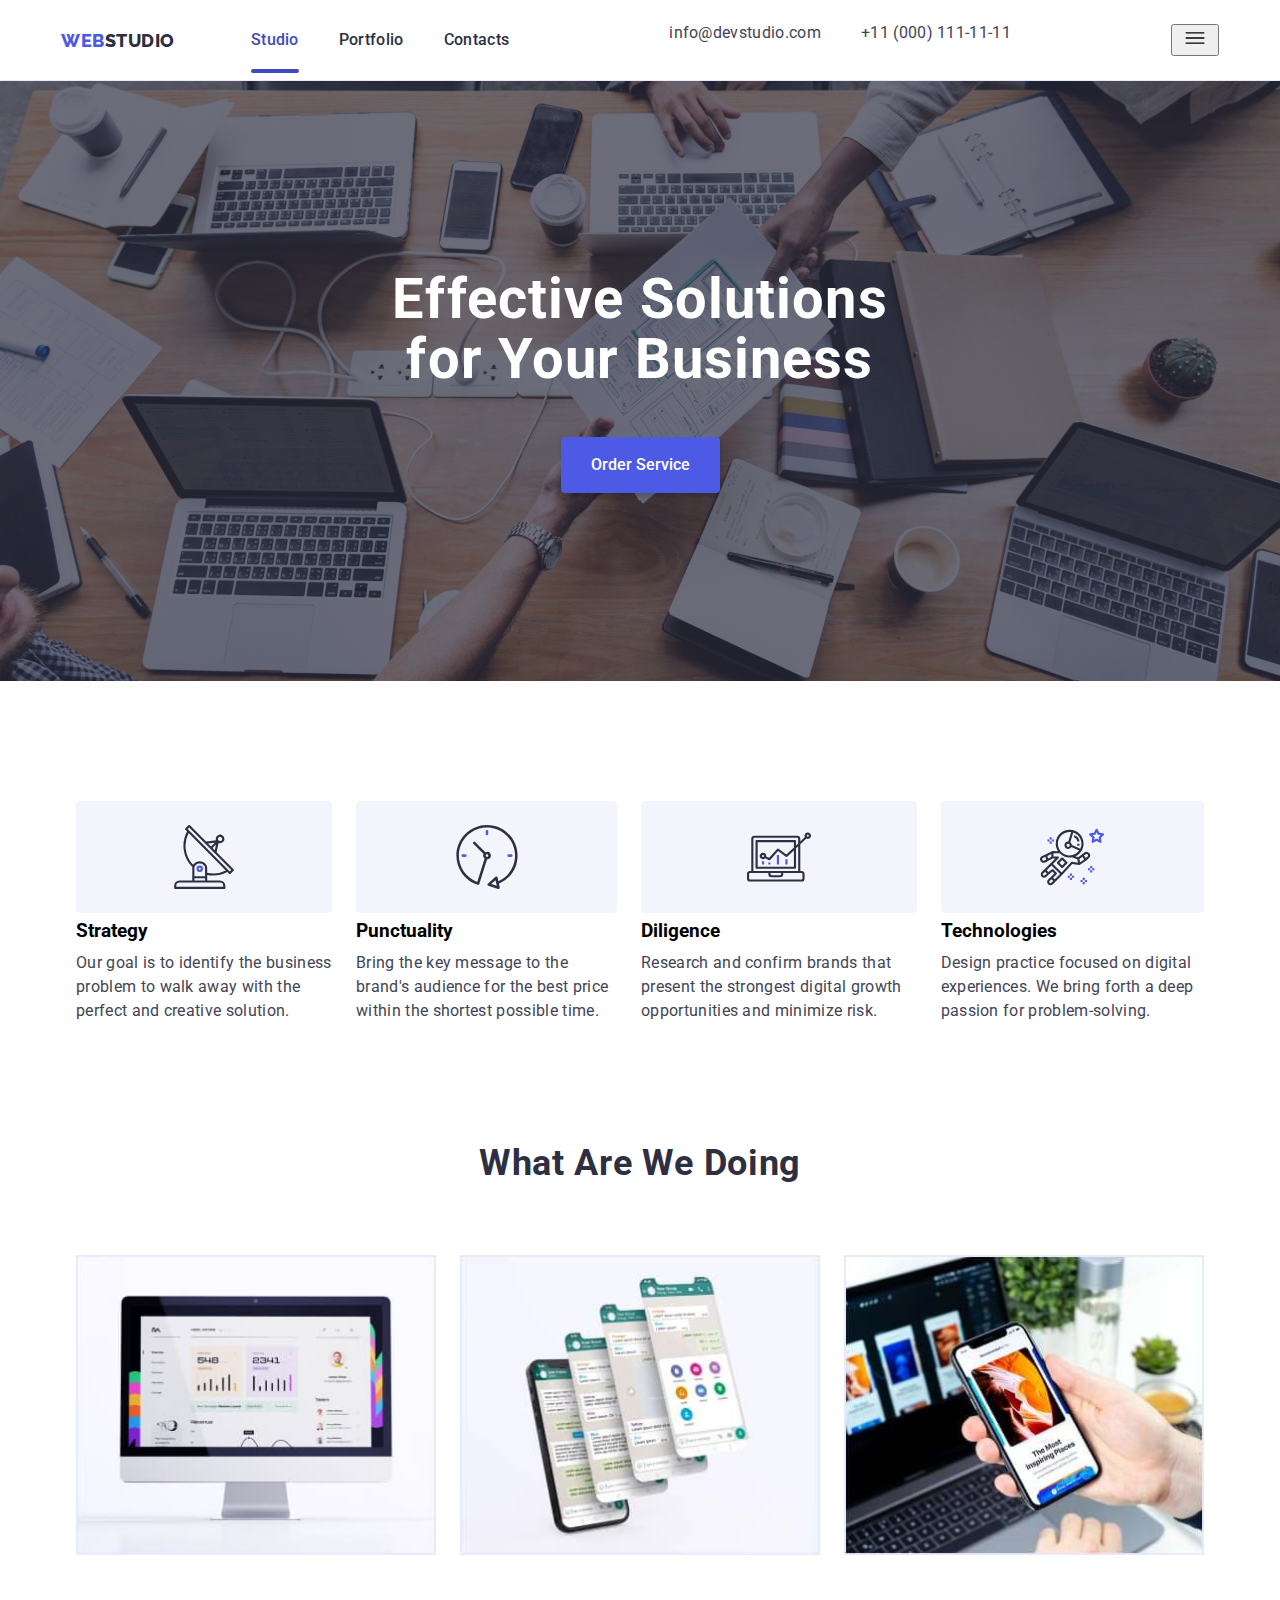
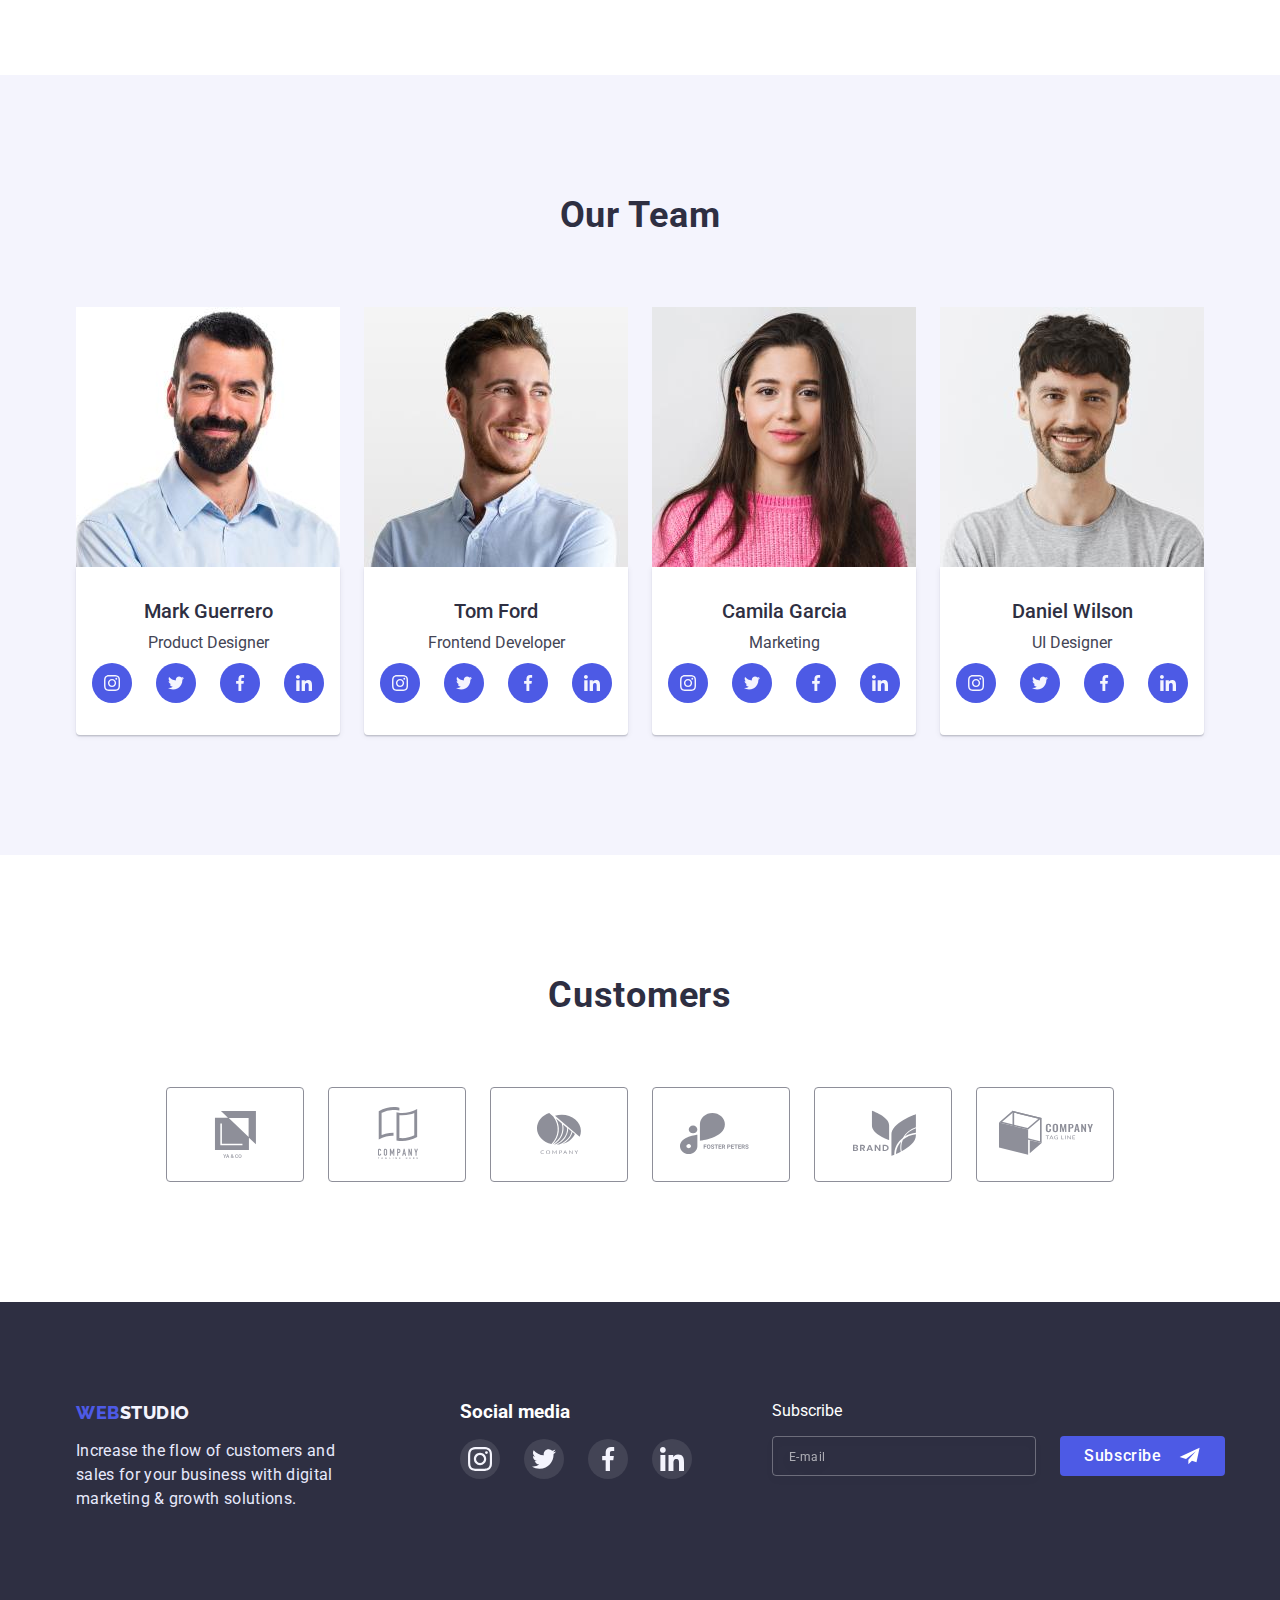
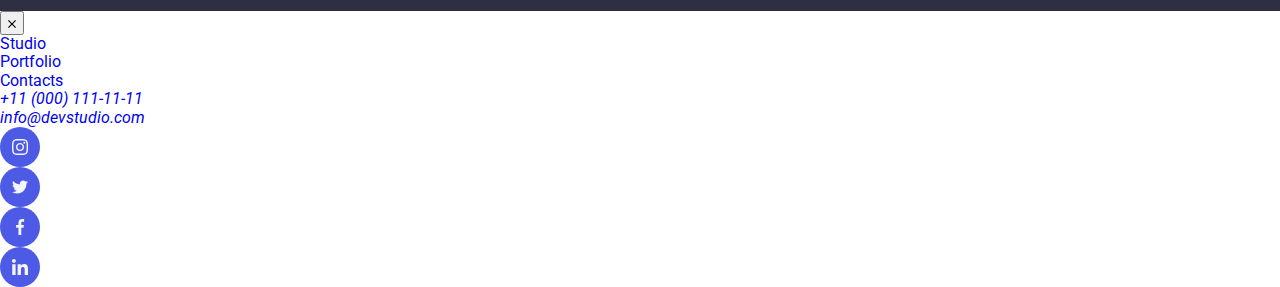
==== commit d4f18f51: "mobile-tablet" ====
--- a/index.html
+++ b/index.html
@@ -35,6 +35,11 @@
           </li>
         </ul>
       </address>
+      <button type="button" class="header-menu-btn js-open-menu" aria-expanded="false" aria-controls="mobile-menu">
+        <svg id="header-menu-icon" width="32" height="22">
+          <use href="./images/burger.svg#icon-icons8-menu"></use>
+        </svg>
+      </button>
       <!-- Contacts -->
 
     </div>
@@ -317,7 +322,7 @@
       </div>
 
       <div class="subscribe-footer-container">
-        <p>class="footer-subscribe-title">Subscribe</p>
+        <p class="footer-subscribe-title">Subscribe</p>
         <form class="footer-form">
           <label class="footer-form-label" for="e-mail">
             <input class="footer-form-input" type="email" name="email" required placeholder="E-mail">
@@ -393,7 +398,63 @@
     </div>
 
   </div>
+
+  <!-- mobile menu -->
+  <div class="menu-container js-menu-container" id="mobile-menu">
+    <button type="button" class="modal-close mobile-close menu-toggle js-close-menu" data-modal-close>
+      <svg class="mobile-icon-close" width="8" height="8">
+        <use href="./images/socialicons.svg#close-black-18dp-2-1">
+        </use>
+      </svg>
+    </button>
+    <ul class="mobile-menu">
+      <li class="mobile-item"><a class="links" href="./index.html">Studio</a></li>
+      <li class="mobile-item"><a class="links" href="./portfolio.html">Portfolio</a></li>
+      <li class="mobile-item"><a class="links" href="./contacts.html">Contacts</a></li>
+    </ul>
+    </nav>
+    <div class="mobile-media">
+      <address>
+        <ul class="main-contact">
+          <li class="mobile-contact mobile-tel">
+            <a class="links" href="tel:+110001111111">+11 (000) 111-11-11</a>
+          </li>
+          <li class="mobile-contact mobile-mail">
+            <a class=" mobile-mail links" href=" mailto:info@devstudio.com">info@devstudio.com</a>
+          </li>
+        </ul>
+      </address>
+
+      <ul class="mobile-icons-list">
+        <li><a class="social-link-item" href="#">
+            <svg width="16" height="16">
+              <use href="./images/icons.svg#icon-instagram-2">
+              </use>
+            </svg>
+          </a></li>
+        <li><a class="social-link-item" href="#"><svg width="16" height="16">
+              <use href="./images/icons.svg#icon-twitter-1">
+              </use>
+            </svg></a></li>
+        <li><a class="social-link-item" href="#"><svg width="16" height="16">
+              <use href="./images/icons.svg#icon-facebook-1">
+              </use>
+            </svg></a></li>
+        <li><a class="social-link-item" href="#"><svg width="16" height="16">
+              <use href="./images/icons.svg#icon-linkedin-1">
+              </use>
+            </svg></a></li>
+      </ul>
+    </div>
+  </div>
+
+
+
+
+
+  <!-- scripts -->
   <script src="./js/modal.js"></script>
+  <script src="/js/mobile-menu.js"></script>
 </body>
 
 </html>--- a/css/styles.css
+++ b/css/styles.css
@@ -41,6 +41,13 @@
 h6 {
   margin: 0;
 }
+
+/*header-table*/
+@media screen and (min-width: 768px) {
+}
+/*header-mobile*/
+@media screen and (min-width: 1200px) {
+}
 /*header*/
 .container {
   width: 100%;
@@ -174,6 +181,19 @@
   background-position: center;
   background-size: 1440px, auto;
 }
+@media (min-device-pixel-ratio: 2),
+  (min-resolution: 192dpi),
+  (min-resolution: 2dppi) {
+  .section1 {
+    background-image: linear-gradient(
+        0deg,
+        rgba(46, 47, 66, 0.7),
+        rgba(46, 47, 66, 0.7)
+      ),
+      url(../images/peopleoffice@2x.jpg);
+  }
+}
+
 h1 {
   font-weight: 700;
   font-size: 56px;
@@ -258,7 +278,7 @@
   letter-spacing: 0.02em;
   color: var(--text);
   padding: 0px;
-  justify-content: ;
+  justify-content: center;
 }
 
 /*Services*/
@@ -797,3 +817,419 @@
 .modal-form-check-description input:checked ~ .checkmark .modal-checkbox-icon {
   opacity: 1;
 }
+/**************MOBILE SCREEN*****/
+@media screen and (max-width: 767px) {
+  .container {
+    width: 100%;
+  }
+  #header-container {
+    padding: 24px 16px;
+  }
+  /*header-mobile*/
+  .main-nav-buttons,
+  header address {
+    display: none;
+  }
+  .menu-toggle {
+    display: none;
+  }
+  .menu-toggle:hover {
+    background-color: var(--primary-brand);
+  }
+  .menu-container {
+    position: fixed;
+    top: 0;
+    left: 0;
+    width: 100vw;
+    height: 100vh;
+    padding-left: 40px;
+    background-color: #fff;
+    z-index: 999;
+    transform: translateX(100%);
+    transition: transform var(--transition-dur-and-func);
+  }
+  .menu-container.is-open {
+    transform: translateX(0);
+  }
+  .menu-container .menu-toggle {
+    position: absolute;
+    top: 16px;
+    right: 16px;
+    color: #fff;
+  }
+  .header-menu-btn {
+    background-color: transparent;
+    border: none;
+    line-height: 0;
+    padding: 0;
+    margin: 0;
+  }
+  #header-menu-icon {
+    color: var(--dark);
+  }
+  .mobile-close {
+    background-color: #e7e9fc;
+    border: 1px solid rgba(0, 0, 0, 0.1);
+    box-sizing: border-box;
+    border-radius: 50%;
+    width: 24px;
+    height: 24px;
+    transition: fill 250ms cubic-bezier(0.4, 0, 0.2, 1),
+      background-color 250ms cubic-bezier(0.4, 0, 0.2, 1);
+    display: flex;
+    justify-content: center;
+    align-items: center;
+    margin-left: auto;
+  }
+  .mobile-icon-close {
+    transition: color var(--transition-dur-and-func);
+    color: var(--dark);
+  }
+  .mobile-close:hover,
+  .mobile-close:focus {
+    fill: #ffffff;
+    background-color: var(--primary-focus);
+    cursor: pointer;
+  }
+  .mobile-menu {
+    padding-top: 80px;
+    list-style: none;
+    font-family: "Roboto";
+    font-weight: 700;
+    font-size: 36px;
+    line-height: 1.11;
+  }
+  .mobile-menu .link {
+    display: flex;
+    flex-wrap: wrap;
+    align-items: flex-start;
+    justify-content: flex-start;
+    text-decoration: none;
+  }
+  .mobile-item {
+    color: var(--dark);
+    margin-bottom: 40px;
+  }
+  .mobile-item:hover,
+  .mobile-item:focus {
+    color: var(--pressed-state);
+  }
+  .mobile-media {
+    position: absolute;
+    bottom: 0;
+    padding-bottom: 40px;
+  }
+
+  .main-contact {
+    list-style-type: none;
+  }
+  .mobile-contact {
+    color: var(--text);
+  }
+  .mobile-contact:hover {
+    color: var(--primary-brand);
+    text-decoration: none;
+  }
+  .mobile-contact:focus {
+    color: var(--primary-brand);
+  }
+  .mobile-tel {
+    font-style: normal;
+    font-weight: 700;
+    font-size: 36px;
+    line-height: 40px;
+    letter-spacing: 0.02em;
+    text-transform: capitalize;
+    color: var(--primary-brand);
+    margin-bottom: 40px;
+  }
+  .mobile-mail {
+    font-style: normal;
+    font-weight: 500;
+    font-size: 20px;
+    line-height: 24px;
+    letter-spacing: 0.02em;
+    color: var(--text);
+    margin-bottom: 48px;
+  }
+
+  .mobile-mail:hover,
+  .mobile-mail:focus {
+    color: var(--primary-brand);
+  }
+  .mobile-tel:hover,
+  .mobile-tel:focus {
+    color: var(--pressed-state);
+  }
+
+  .mobile-icons-list {
+    list-style-type: none;
+    display: flex;
+    flex-wrap: wrap;
+    align-items: center;
+    justify-content: center;
+    gap: 56px;
+  }
+  /*section1-mobile*/
+  h1 {
+    font-size: 36px;
+    line-height: 40px;
+    width: 320px;
+  }
+  .section1 {
+    background-image: linear-gradient(
+        0deg,
+        rgba(46, 47, 66, 0.7),
+        rgba(46, 47, 66, 0.7)
+      ),
+      url(../images/peopleoffice-480@2x.jpg);
+    padding: 124px 0;
+  }
+  /*section2*/
+  #section2 {
+    padding: 96px 0;
+  }
+  .icon-item {
+    display: none;
+  }
+  .adv-list {
+    flex-direction: column;
+    row-gap: 72px;
+  }
+  .adv-headings {
+    font-weight: 700;
+    font-size: 36px;
+    line-height: 40px;
+    text-align: center;
+    letter-spacing: 0.02em;
+    text-transform: capitalize;
+    color: var(--dark);
+    margin-bottom: 8px;
+  }
+  .avd-inf {
+    font-weight: 500;
+    font-size: 16px;
+    line-height: 24px;
+    letter-spacing: 0.02em;
+    color: var(--text);
+  }
+  /*section3*/
+  #section3 {
+    display: none;
+  }
+  /*section4*/
+  #team-members-section {
+    padding: 96px 0;
+  }
+  .team-members-list {
+    gap: 72px;
+  }
+  /*section5*/
+  #section5 {
+    padding: 96px 0;
+  }
+  .customers-list {
+    flex-wrap: wrap;
+    gap: 32px 16px;
+  }
+  .customer-link {
+    width: 190px;
+    height: 88px;
+    padding: 0;
+    display: flex;
+    align-items: center;
+    justify-content: center;
+  }
+  /*Footer*/
+  footer {
+    padding: 96px 0;
+  }
+  footer .container {
+    flex-direction: column;
+    gap: 72px;
+  }
+  .footer-info {
+    text-align: center;
+    margin: auto;
+  }
+  footer .design-logo {
+    display: flex;
+    justify-content: center;
+    margin: auto;
+  }
+  .footer-goal {
+    text-align: left;
+  }
+  .footer-social-links {
+    margin: auto;
+  }
+  .social-title,
+  .footer-subscribe-title {
+    text-align: center;
+    font-style: normal;
+    font-weight: 500;
+    font-size: 16px;
+    line-height: 24px;
+    letter-spacing: 0.02em;
+  }
+  .subscribe-footer-container {
+    text-align: center;
+  }
+  .footer-form {
+    flex-direction: column;
+    align-items: center;
+    gap: 16px;
+  }
+  .footer-form-label {
+    width: 100%;
+  }
+  /*portfolio*/
+  .panel-buttons {
+    flex-wrap: wrap;
+    justify-content: left;
+    gap: 16px 24px;
+  }
+  #main-section {
+    padding: 48px 0;
+  }
+  .work-item {
+    flex-basis: 100%;
+  }
+  .work-item img {
+    width: 100%;
+  }
+}
+@media screen and (min-width: 481px) and (max-width: 767px) {
+  .container {
+    width: 480px;
+  }
+}
+/**************TABLET SCREEN*****/
+@media screen and (min-width: 768px) and (max-width: 1200px) {
+  .container {
+    width: 100%;
+  }
+  #header-container {
+    padding: 16px;
+  }
+  #mobile-menu {
+    display: none;
+  }
+  .header-menu-btn {
+    display: none;
+  }
+  .contacts {
+    margin-right: 16px;
+    flex-direction: column;
+    align-items: end;
+    gap: 12px;
+    font-weight: 400;
+    font-size: 12px;
+    line-height: 14px;
+    letter-spacing: 0.04em;
+  }
+  .contacts .mail {
+    margin-right: 0;
+  }
+  /*section1-tablet*/
+  .section1 {
+    background-image: linear-gradient(
+        0deg,
+        rgba(46, 47, 66, 0.7),
+        rgba(46, 47, 66, 0.7)
+      ),
+      url(../images/peopleoffice-768@2x.jpg);
+    padding: 112px 0;
+  }
+  /*section2*/
+  #section2 {
+    padding: 96px 0;
+  }
+  .icon-item {
+    display: none;
+  }
+  .adv-list {
+    flex-wrap: wrap;
+    gap: 72px 24px;
+  }
+  .adv-list li {
+    display: flex;
+    flex-basis: calc((100% - 24px) / 2);
+    flex-direction: column;
+  }
+  .adv-headings {
+    font-weight: 700;
+    font-size: 36px;
+    line-height: 40px;
+    letter-spacing: 0.02em;
+    text-transform: capitalize;
+    color: var(--dark);
+  }
+  .avd-inf {
+    font-weight: 500;
+    font-size: 16px;
+    line-height: 24px;
+    letter-spacing: 0.02em;
+    color: var(--text);
+  }
+  /*section3*/
+  #section3 {
+    display: none;
+  }
+  /*section4*/
+  #team-members-section {
+    padding: 96px 0;
+  }
+  .team-members-list {
+    gap: 64px 24px;
+    width: 552px;
+    margin: auto;
+  }
+  /* .team-members-list li {
+    display: flex;
+    flex-basis: 264px;
+    flex-direction: column;
+  } */
+
+  /*section5*/
+  .section5 {
+    padding: 96px 0;
+  }
+  .customers-list {
+    margin: auto;
+    width: 612px;
+    gap: 72px 24px;
+    flex-wrap: wrap;
+  }
+  .customer-link {
+    width: 168px;
+    height: 88px;
+    padding: 0;
+    display: flex;
+    justify-content: center;
+    align-items: center;
+  }
+  /*Footer*/
+  footer {
+    padding: 96px 108px;
+  }
+  footer .container {
+    flex-wrap: wrap;
+    gap: 72px 24px;
+  }
+  .footer-info,
+  .footer-social-links {
+    margin: 0;
+  }
+  /*portfolio*/
+  #main-section {
+    padding: 64px 0;
+  }
+  .work-examples {
+    gap: 72px 24px;
+    justify-content: flex-start;
+  }
+  .work-item {
+    flex-basis: calc((100% - 24px) / 2);
+  }
+}
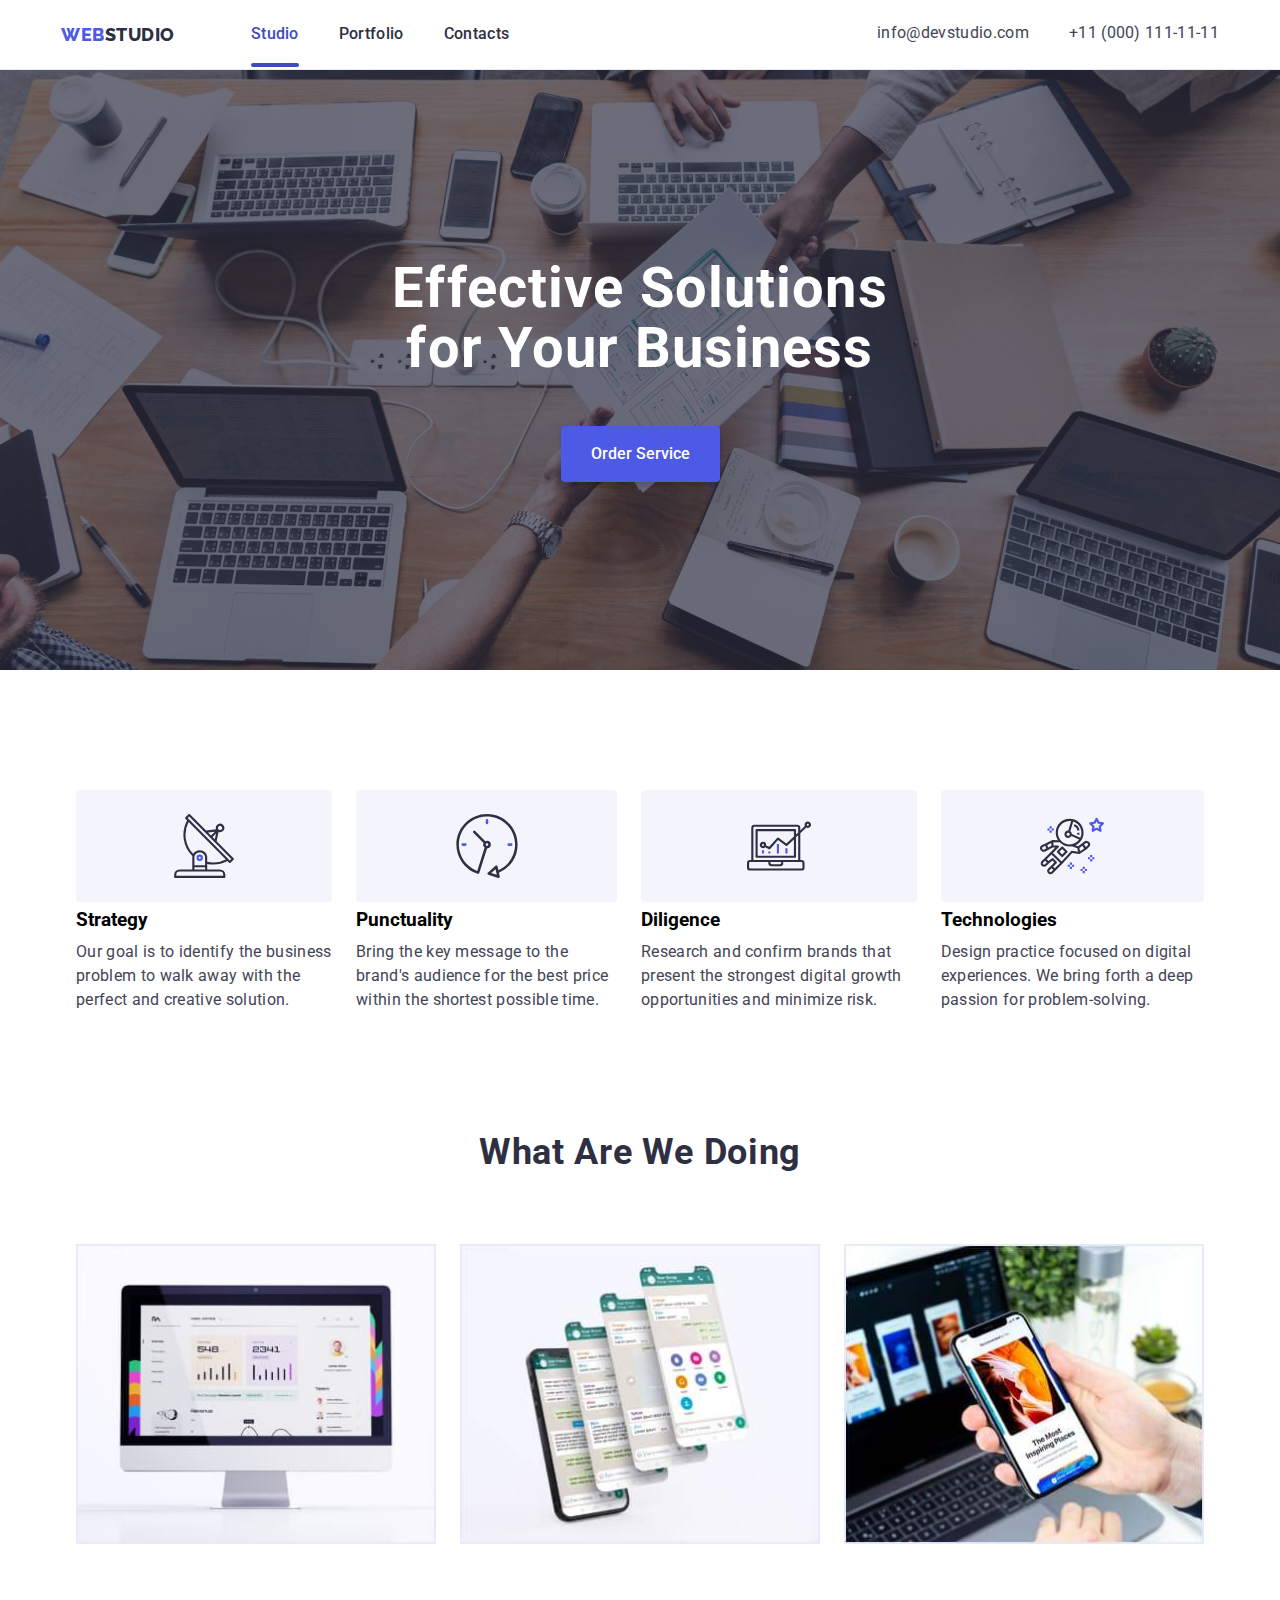
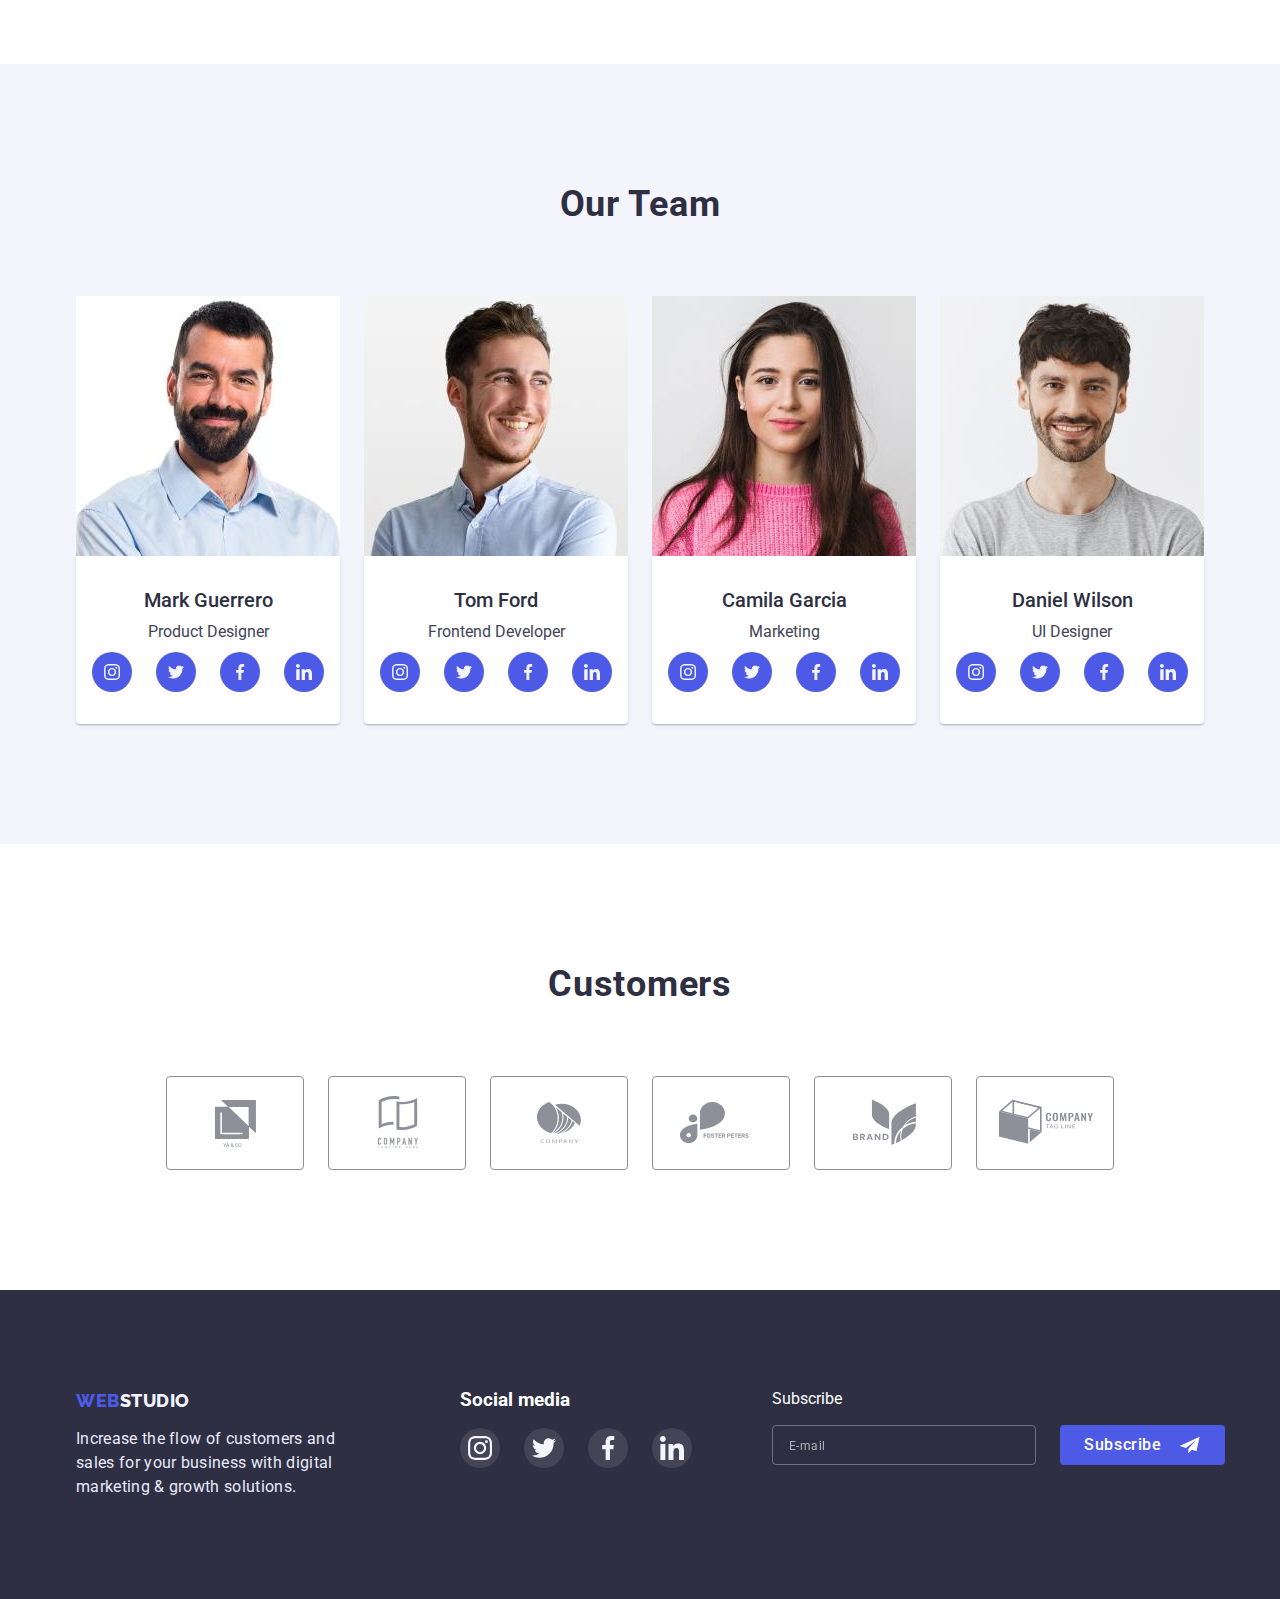
==== commit 4d672d40: "newcommit" ====
--- a/index.html
+++ b/index.html
@@ -117,13 +117,16 @@
         <h2 class="options-title">What are we doing</h2>
         <ul class="options-list">
           <li class="options-img">
-            <img src="./images/scrn.jpg" alt="apps" width="360" />
+            <img src="./images/scrn.jpg" srcset="./images/scrn.jpg 1x, ./images/scrn@2x.jpg 2x" alt="apps"
+              width="360" />
           </li>
           <li class="options-img">
-            <img src="./images/phone.jpg" alt="websites" width="360" />
+            <img src="./images/phone.jpg" srcset="./images/phone.jpg 1x, ./images/phone@2x.jpg 2x" alt="websites"
+              width="360" />
           </li>
           <li class="options-img">
-            <img src="./images/phonescrn.jpg" alt="social media" width="360" />
+            <img src="./images/phonescrn.jpg" srcset="./images/phonescrn.jpg 1x, ./images/phonescrn@2x.jpg 2x"
+              alt="social media" width="360" />
           </li>
         </ul>
       </div>
@@ -135,7 +138,8 @@
         <h2>Our Team</h2>
         <ul class="team-members-list">
           <li>
-            <img src="./images/teammemb2.jpg" alt="Mark Guerrero" width="264" />
+            <img src="./images/teammemb2.jpg" srcset="./images/teammemb2.jpg 1x, ./images/teammemb2@2x.jpg 2x"
+              alt="Mark Guerrero" width="264" />
             <div class="member">
               <h3 class="member-name">Mark Guerrero</h3>
               <p class="member-job">Product Designer</p>
@@ -162,7 +166,8 @@
             </div>
           </li>
           <li>
-            <img src="./images/teammemb1.jpg" alt="Tom Ford" width="264" />
+            <img src="./images/teammemb1.jpg" srcset="./images/teammemb1.jpg 1x, ./images/teammemb@2x.jpg 2x"
+              alt="Tom Ford" width="264" />
             <div class="member">
               <h3 class="member-name">Tom Ford</h3>
               <p class="member-job">Frontend Developer</p>
@@ -189,7 +194,8 @@
             </div>
           </li>
           <li>
-            <img src="./images/teammemb.jpg" alt="Camila Garcia" width="264" />
+            <img src="./images/teammemb.jpg" srcset="./images/teammemb.jpg 1x, ./images/teammemb@2x.jpg 2x"
+              alt="Camila Garcia" width="264" />
             <div class="member">
 
               <h3 class="member-name">Camila Garcia</h3>
@@ -217,7 +223,8 @@
             </div>
           </li>
           <li>
-            <img src="./images/teammeb3.jpg" alt="Daniel Wilson" width="264" />
+            <img src="./images/teammeb3.jpg" srcset="./images/teammeb3.jpg 1x, ./images/teammeb3@2x.jpg 2x"
+              alt="Daniel Wilson" width="264" />
             <div class="member">
 
               <h3 class="member-name">Daniel Wilson</h3>
--- a/css/styles.css
+++ b/css/styles.css
@@ -1,6 +1,6 @@
-@import url("https://fonts.googleapis.com/css2?family=Roboto:wght@400;500;700&display=swap");
-@import url("https://fonts.googleapis.com/css2?family=Raleway:wght@800&display=swap");
-@import url("https://cdnjs.cloudflare.com/ajax/libs/modern-normalize/1.1.0/modern-normalize.min.css");
+@import url('https://fonts.googleapis.com/css2?family=Roboto:wght@400;500;700&display=swap');
+@import url('https://fonts.googleapis.com/css2?family=Raleway:wght@800&display=swap');
+@import url('https://cdnjs.cloudflare.com/ajax/libs/modern-normalize/1.1.0/modern-normalize.min.css');
 * {
   box-sizing: border-box;
 }
@@ -21,7 +21,7 @@
 body {
   background-color: white;
   margin: 0;
-  font-family: "Roboto";
+  font-family: 'Roboto';
 }
 ul {
   margin: 0;
@@ -76,7 +76,7 @@
   justify-content: space-around;
 }
 .design-logo {
-  font-family: "Raleway";
+  font-family: 'Raleway';
   margin-right: 76px;
   text-transform: uppercase;
   text-decoration: none;
@@ -103,7 +103,7 @@
 }
 .main-nav-buttons {
   display: flex;
-  font-family: "Roboto";
+  font-family: 'Roboto';
   font-weight: 500;
   font-size: 16px;
   letter-spacing: 0.02em;
@@ -139,7 +139,7 @@
   border-radius: 2px;
   bottom: 0;
 
-  content: "";
+  content: '';
 }
 .links:hover,
 .links:focus {
@@ -190,7 +190,7 @@
         rgba(46, 47, 66, 0.7),
         rgba(46, 47, 66, 0.7)
       ),
-      url(../images/peopleoffice@2x.jpg);
+      url(../images/peopleoffice-1440@2x.jpg);
   }
 }
 
@@ -207,7 +207,7 @@
 .order-button {
   width: 159px;
   height: 56px;
-  font-family: "Roboto";
+  font-family: 'Roboto';
   margin: auto;
   font-weight: 500;
   font-size: 16px;
@@ -469,7 +469,7 @@
   align-items: center;
   gap: 16px;
   padding: 8px 24px;
-  font-family: "Roboto", sans-serif;
+  font-family: 'Roboto', sans-serif;
   font-weight: 500;
   font-size: 16px;
   line-height: 1.5;
@@ -508,7 +508,7 @@
   border: 1px solid var(--accent);
   border-radius: 4px;
   /*text button*/
-  font-family: "Roboto";
+  font-family: 'Roboto';
 
   font-weight: 500;
   font-size: 16px;
@@ -723,7 +723,7 @@
   transition: border-color var(--transition-dur-and-func);
 }
 .modal-message::placeholder {
-  font-family: "Roboto";
+  font-family: 'Roboto';
   line-height: 1.17;
   letter-spacing: 0.04em;
   color: rgba(117, 117, 117, 0.5);
@@ -774,7 +774,7 @@
   align-self: center;
   min-width: 169px;
   padding: 13px 32px;
-  font-family: "Roboto", sans-serif;
+  font-family: 'Roboto', sans-serif;
   font-weight: 500;
   font-size: 16px;
   line-height: 1.5;
@@ -894,7 +894,7 @@
   .mobile-menu {
     padding-top: 80px;
     list-style: none;
-    font-family: "Roboto";
+    font-family: 'Roboto';
     font-weight: 700;
     font-size: 36px;
     line-height: 1.11;
@@ -984,6 +984,7 @@
       ),
       url(../images/peopleoffice-480@2x.jpg);
     padding: 124px 0;
+    background-size: 480px, auto;
   }
   /*section2*/
   #section2 {
@@ -1140,6 +1141,7 @@
       ),
       url(../images/peopleoffice-768@2x.jpg);
     padding: 112px 0;
+    /* background-size: 480px, auto; */
   }
   /*section2*/
   #section2 {
@@ -1228,8 +1230,19 @@
   .work-examples {
     gap: 72px 24px;
     justify-content: flex-start;
+    width: 736px;
+    margin: auto;
   }
   .work-item {
-    flex-basis: calc((100% - 24px) / 2);
-  }
-}
+    flex-basis: 356px;
+  }
+  .work-item img {
+    width: 100%;
+  }
+}
+@media screen and (min-width: 1200px) {
+  .header-menu-btn,
+  .menu-container {
+    display: none;
+  }
+}
